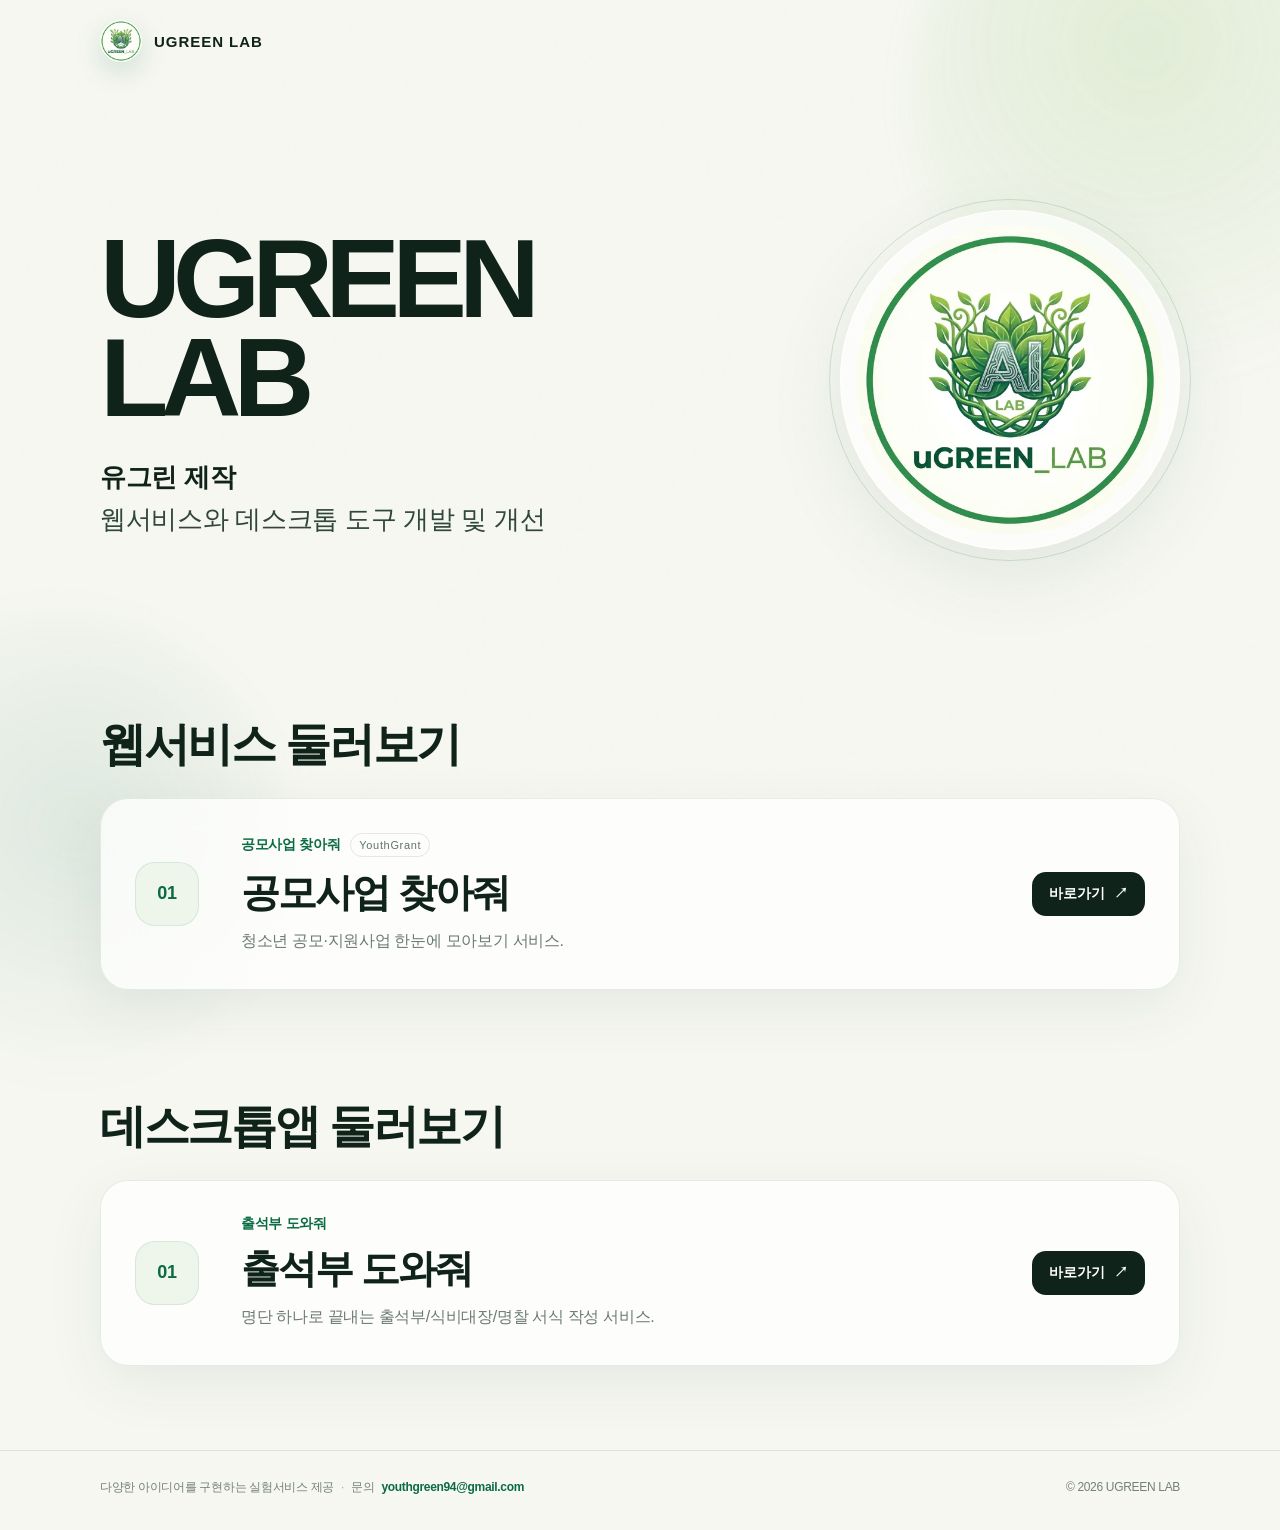
==== index.html @ 920ea8ef "Publish YouthGreen homepage" ====
<!doctype html>
<html lang="ko">
<head>
  <meta charset="utf-8" />
  <meta name="viewport" content="width=device-width, initial-scale=1" />
  <meta name="theme-color" content="#0b6b43" />
  <meta name="description" content="UGREEN LAB — 유그린 제작. 웹서비스와 데스크톱 도구 개발 및 개선." />
  <title>UGREEN LAB</title>
  <style>
    :root{
      --bg:#f6f7f1;
      --ink:#10231b;
      --muted:#6c7972;
      --line:rgba(16,35,27,.10);
      --green:#0b6b43;
      --green-soft:#66ad49;
      --card:rgba(255,255,255,.76);
      --shadow:0 24px 80px rgba(17,62,43,.09);
    }
    *{box-sizing:border-box}
    html{scroll-behavior:smooth}
    body{
      margin:0;
      color:var(--ink);
      background:var(--bg);
      font-family:Pretendard,"Noto Sans KR","Apple SD Gothic Neo","Malgun Gothic",sans-serif;
      overflow-x:hidden;
      letter-spacing:-.02em;
    }
    body::before,body::after{
      content:"";
      position:fixed;
      z-index:-2;
      border-radius:50%;
      pointer-events:none;
      filter:blur(18px);
      opacity:.58;
    }
    body::before{
      width:46vw;height:46vw;min-width:440px;min-height:440px;
      right:-17vw;top:-15vw;
      background:radial-gradient(circle at 40% 40%,rgba(110,182,73,.27),rgba(110,182,73,0) 70%);
      animation:floatA 14s ease-in-out infinite alternate;
    }
    body::after{
      width:38vw;height:38vw;min-width:360px;min-height:360px;
      left:-15vw;bottom:-15vw;
      background:radial-gradient(circle at 55% 45%,rgba(11,107,67,.17),rgba(11,107,67,0) 72%);
      animation:floatB 16s ease-in-out infinite alternate;
    }
    .grain{
      position:fixed;inset:0;z-index:-1;pointer-events:none;opacity:.22;
      background-image:url("data:image/svg+xml,%3Csvg viewBox='0 0 180 180' xmlns='http://www.w3.org/2000/svg'%3E%3Cfilter id='n'%3E%3CfeTurbulence type='fractalNoise' baseFrequency='.9' numOctaves='4' stitchTiles='stitch'/%3E%3C/filter%3E%3Crect width='100%25' height='100%25' filter='url(%23n)' opacity='.035'/%3E%3C/svg%3E");
    }
    .wrap{width:min(1080px,calc(100% - 40px));margin:0 auto}
    .topbar{
      height:82px;display:flex;align-items:center;justify-content:space-between;
      opacity:0;transform:translateY(-12px);animation:reveal .7s .05s ease forwards;
    }
    .brand{display:flex;align-items:center;gap:12px;text-decoration:none;color:inherit;font-weight:850;letter-spacing:.06em}
    .brand img{
      width:42px;height:42px;border-radius:50%;object-fit:cover;
      box-shadow:0 10px 28px rgba(11,107,67,.16);
      animation:breathe 4.8s ease-in-out infinite;
    }
    .brand span{font-size:15px}
    
    .hero{
      min-height:610px;padding:82px 0 96px;
      display:grid;grid-template-columns:1.18fr .82fr;gap:64px;align-items:center;
    }
    .hero-copy{opacity:0;transform:translateY(28px);animation:reveal .85s .18s cubic-bezier(.2,.75,.25,1) forwards;padding-top:10px}
    .eyebrow{margin:0 0 20px;color:var(--green);font-size:13px;font-weight:900;letter-spacing:.16em}
    h1{
      margin:0 0 30px;font-size:clamp(62px,9.2vw,112px);line-height:.88;
      letter-spacing:-.07em;font-weight:900;
    }
    .hero-text{
      margin:0;font-size:clamp(19px,2.1vw,26px);line-height:1.58;color:#31463c;
    }
    .hero-text strong{color:var(--ink)}
    .hero-logo{
      justify-self:end;width:min(340px,39vw);aspect-ratio:1;border-radius:50%;
      padding:14px;background:rgba(255,255,255,.68);border:1px solid rgba(255,255,255,.88);
      box-shadow:var(--shadow);backdrop-filter:blur(20px);position:relative;
      opacity:0;transform:scale(.9) rotate(-3deg);
      animation:logoIn .95s .34s cubic-bezier(.17,.86,.32,1.15) forwards;
    }
    .hero-logo img{display:block;width:100%;height:100%;border-radius:50%;object-fit:cover}
    .hero-logo::after{
      content:"";position:absolute;inset:-12px;border-radius:50%;
      border:1px solid rgba(11,107,67,.16);animation:ring 4s ease-in-out infinite;
    }

    .section{padding:22px 0 84px}
    .section-head{display:flex;align-items:flex-end;justify-content:space-between;gap:24px;margin-bottom:22px}
    .section-head h2{margin:0;font-size:clamp(30px,4vw,46px);letter-spacing:-.05em}

    .service-card{
      --x:70%;--y:20%;
      position:relative;overflow:hidden;display:grid;grid-template-columns:82px 1fr auto;
      align-items:center;gap:24px;padding:34px;border-radius:28px;
      border:1px solid rgba(13,77,51,.10);background:var(--card);backdrop-filter:blur(18px);
      box-shadow:0 18px 60px rgba(18,61,43,.07);
      opacity:0;transform:translateY(26px);
      transition:transform .34s cubic-bezier(.2,.8,.2,1),box-shadow .34s ease,border-color .34s ease;
    }
    .service-card.visible{animation:cardIn .72s cubic-bezier(.2,.8,.2,1) forwards}
    .service-card::before{
      content:"";position:absolute;inset:0;pointer-events:none;opacity:0;
      background:radial-gradient(360px circle at var(--x) var(--y),rgba(102,173,73,.14),transparent 58%);
      transition:opacity .3s ease;
    }
    .service-card:hover{transform:translateY(-6px);box-shadow:0 30px 86px rgba(15,76,50,.13);border-color:rgba(13,107,67,.22)}
    .service-card:hover::before{opacity:1}
    .num{
      width:64px;height:64px;border-radius:20px;display:grid;place-items:center;
      color:var(--green);font-size:18px;font-weight:900;background:#eef5eb;border:1px solid rgba(11,107,67,.10)
    }
    .meta{display:flex;align-items:center;gap:10px;margin-bottom:9px}
    .meta strong{font-size:14px;color:var(--green)}
    .badge{font-size:11px;letter-spacing:.06em;color:#60726a;border:1px solid var(--line);padding:5px 8px;border-radius:999px}
    .service-card h3{margin:0 0 8px;font-size:clamp(27px,3.2vw,39px);letter-spacing:-.05em}
    .service-card p{margin:0;color:var(--muted);font-size:16px;line-height:1.68}
    .go{
      position:relative;z-index:2;display:inline-flex;align-items:center;gap:9px;
      padding:13px 17px;border:0;border-radius:14px;background:var(--ink);color:#fff;
      font:inherit;font-size:14px;font-weight:800;cursor:pointer;white-space:nowrap;
      transition:transform .25s ease,background .25s ease;
    }
    .go:hover{background:var(--green);transform:translateX(3px)}
    .go .arrow{transition:transform .25s ease}.go:hover .arrow{transform:translateX(3px)}

    .site-footer{
      width:100%;
      border-top:1px solid var(--line);
      padding:28px 0 34px;
      color:#748078;
      font-size:12px;
    }
    .footer-inner{
      width:min(1080px,calc(100% - 40px));
      margin:0 auto;
      display:flex;
      align-items:center;
      justify-content:space-between;
      gap:24px;
    }
    .footer-copy{display:flex;align-items:center;gap:7px;flex-wrap:wrap}
    .footer-copy a{color:var(--green);font-weight:700;text-decoration:none}
    .footer-copy a:hover{text-decoration:underline}
    .footer-dot{opacity:.6}
    .copyright{white-space:nowrap;color:#748078}


    .toast{
      position:fixed;left:50%;bottom:28px;z-index:30;pointer-events:none;
      transform:translate(-50%,18px);opacity:0;padding:13px 18px;border-radius:14px;
      background:#10231b;color:#fff;font-size:13px;box-shadow:0 16px 50px rgba(0,0,0,.18);
      transition:.3s ease;
    }
    .toast.show{opacity:1;transform:translate(-50%,0)}

    @keyframes reveal{to{opacity:1;transform:none}}
    @keyframes logoIn{to{opacity:1;transform:scale(1) rotate(0)}}
    @keyframes cardIn{to{opacity:1;transform:none}}
    @keyframes breathe{50%{transform:scale(1.045)}}
    @keyframes ring{50%{transform:scale(1.04);opacity:.42}}
    @keyframes floatA{to{transform:translate(-5vw,5vh) scale(1.08)}}
    @keyframes floatB{to{transform:translate(6vw,-4vh) scale(.94)}}

    @media(max-width:780px){
      .wrap{width:min(100% - 28px,1080px)}
      .topbar{height:70px}

      /* 데스크톱 구도를 그대로 축소: 타이틀 왼쪽, 로고 오른쪽 */
      .hero{
        grid-template-columns:minmax(0,1fr) clamp(132px,31vw,172px);
        min-height:auto;
        padding:54px 0 70px;
        gap:clamp(18px,4vw,30px);
        align-items:center;
        justify-content:stretch;
      }
      .hero-copy{
        grid-column:1;
        grid-row:1;
        padding-top:0;
        min-width:0;
        align-self:center;
      }
      .hero-logo{
        order:0;
        grid-column:2;
        grid-row:1;
        justify-self:end;
        width:100%;
        max-width:172px;
      }
      h1{
        font-size:clamp(36px,10vw,50px);
        line-height:.9;
        margin-bottom:16px;
      }
      .hero-text{
        font-size:clamp(13px,3.1vw,15px);
        line-height:1.5;
        max-width:100%;
      }

      .section{padding-bottom:60px}
      .section-head{align-items:flex-start;flex-direction:column;gap:5px}
      .service-card{grid-template-columns:56px 1fr;padding:24px;gap:16px;border-radius:22px}
      .num{width:52px;height:52px;border-radius:16px}
      .go{grid-column:1/-1;justify-content:center;margin-top:5px}
      .footer-inner{
        width:min(100% - 28px,1080px);
        align-items:flex-start;
        flex-direction:column;
        gap:8px;
      }
    }

    @media(max-width:390px){
      .hero{
        grid-template-columns:minmax(0,1fr) 118px;
        gap:14px;
      }
      .hero-logo{max-width:118px}
      h1{font-size:clamp(31px,9.7vw,40px)}
      .hero-text{font-size:12.5px}
    }

    @media(prefers-reduced-motion:reduce){
      *,*::before,*::after{animation:none!important;transition:none!important;scroll-behavior:auto!important}
      .topbar,.hero-copy,.hero-logo,.service-card{opacity:1!important;transform:none!important}
    }
  </style>
</head>
<body>
  <div class="grain"></div>

  <header class="topbar wrap">
    <a class="brand" href="#top" aria-label="UGREEN LAB 홈">
      <img src="[data-uri]" alt="UGREEN LAB 로고" />
      <span>UGREEN LAB</span>
    </a>
  </header>

  <main id="top">
    <section class="hero wrap">
      <div class="hero-copy">
        <h1>UGREEN<br>LAB</h1>
        <p class="hero-text"><strong>유그린 제작</strong><br>웹서비스와 데스크톱 도구 개발 및 개선</p>
      </div>
      <div class="hero-logo" aria-hidden="true">
        <img src="[data-uri]" alt="" />
      </div>
    </section>

    <section class="section wrap">
      <div class="section-head">
        <h2>웹서비스 둘러보기</h2>
      </div>

      <article class="service-card">
        <div class="num">01</div>
        <div>
          <div class="meta">
            <strong>공모사업 찾아줘</strong>
            <span class="badge">YouthGrant</span>
          </div>
          <h3>공모사업 찾아줘</h3>
          <p>청소년 공모·지원사업 한눈에 모아보기 서비스.</p>
        </div>
        <button class="go pending" type="button" data-label="YouthGrant">
          <span>바로가기</span><span class="arrow">↗</span>
        </button>
      </article>
    </section>

    <section class="section wrap">
      <div class="section-head">
        <h2>데스크톱앱 둘러보기</h2>
      </div>

      <article class="service-card">
        <div class="num">01</div>
        <div>
          <div class="meta">
            <strong>출석부 도와줘</strong>
          </div>
          <h3>출석부 도와줘</h3>
          <p>명단 하나로 끝내는 출석부/식비대장/명찰 서식 작성 서비스.</p>
        </div>
        <button class="go pending" type="button" data-label="출석부 도와줘">
          <span>바로가기</span><span class="arrow">↗</span>
        </button>
      </article>
    </section>

  </main>

  <footer class="site-footer">
    <div class="footer-inner">
      <div class="footer-copy">
        <span>다양한 아이디어를 구현하는 실험서비스 제공</span>
        <span class="footer-dot">·</span>
        <span>문의</span>
        <a href="mailto:youthgreen94@gmail.com">youthgreen94@gmail.com</a>
      </div>
      <span class="copyright">© 2026 UGREEN LAB</span>
    </div>
  </footer>

  <div class="toast" role="status" aria-live="polite"></div>

  <script>
    // 링크가 확정되면 아래 두 값만 입력하면 됩니다.
    const LINKS = {
      youthgrant: "https://youthgrant.seoeum1711.workers.dev",
      attendance: ""
    };

    const cards = [...document.querySelectorAll(".service-card")];

    const observer = new IntersectionObserver((entries) => {
      for (const entry of entries) {
        if (entry.isIntersecting) {
          entry.target.classList.add("visible");
          observer.unobserve(entry.target);
        }
      }
    }, { threshold: 0.18 });

    cards.forEach(card => observer.observe(card));

    cards.forEach(card => {
      card.addEventListener("pointermove", (event) => {
        const rect = card.getBoundingClientRect();
        card.style.setProperty("--x", `${event.clientX - rect.left}px`);
        card.style.setProperty("--y", `${event.clientY - rect.top}px`);
      });
    });

    const toast = document.querySelector(".toast");
    let toastTimer;

    function openLink(url, label) {
      if (url) {
        window.open(url, "_blank", "noopener,noreferrer");
        return;
      }
      clearTimeout(toastTimer);
      toast.textContent = label === "출석부 도와줘"
        ? "출석부 도와줘 상세 페이지 준비중입니다."
        : `${label} 링크는 주소가 확정되면 바로 연결됩니다.`;
      toast.classList.add("show");
      toastTimer = setTimeout(() => toast.classList.remove("show"), 2300);
    }

    const buttons = document.querySelectorAll(".pending");
    buttons[0].addEventListener("click", () => openLink(LINKS.youthgrant, "YouthGrant"));
    buttons[1].addEventListener("click", () => openLink(LINKS.attendance, "출석부 도와줘"));
  </script>
</body>
</html>
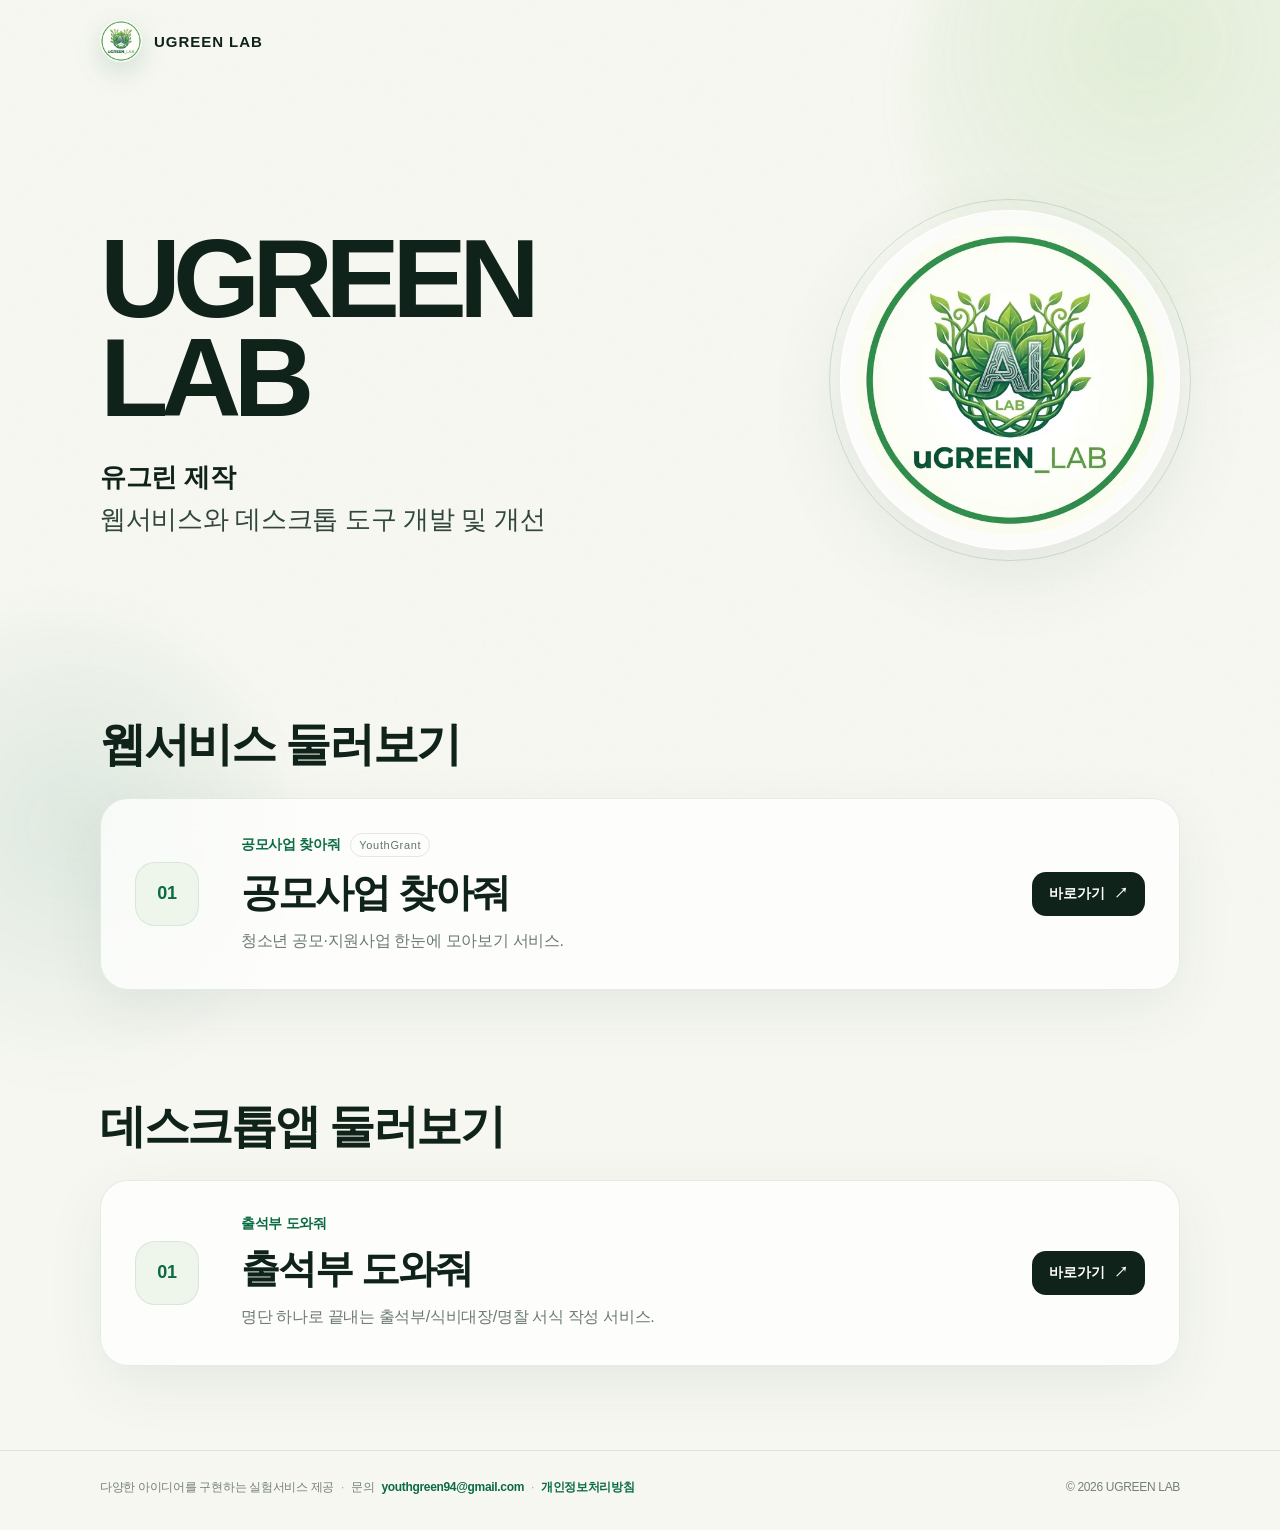
==== commit 97099113: "푸터에 개인정보처리방침 링크 추가" ====
--- a/index.html
+++ b/index.html
@@ -308,6 +308,8 @@
         <span class="footer-dot">·</span>
         <span>문의</span>
         <a href="mailto:youthgreen94@gmail.com">youthgreen94@gmail.com</a>
+        <span class="footer-dot">·</span>
+        <a href="/privacy/">개인정보처리방침</a>
       </div>
       <span class="copyright">© 2026 UGREEN LAB</span>
     </div>
@@ -319,7 +321,7 @@
     // 링크가 확정되면 아래 두 값만 입력하면 됩니다.
     const LINKS = {
       youthgrant: "https://youthgrant.seoeum1711.workers.dev",
-      attendance: ""
+      attendance: "/attendance-helper/"
     };
 
     const cards = [...document.querySelectorAll(".service-card")];
@@ -361,7 +363,7 @@
 
     const buttons = document.querySelectorAll(".pending");
     buttons[0].addEventListener("click", () => openLink(LINKS.youthgrant, "YouthGrant"));
-    buttons[1].addEventListener("click", () => openLink(LINKS.attendance, "출석부 도와줘"));
+    buttons[1].addEventListener("click", () => { window.location.href = LINKS.attendance; });
   </script>
 </body>
 </html>
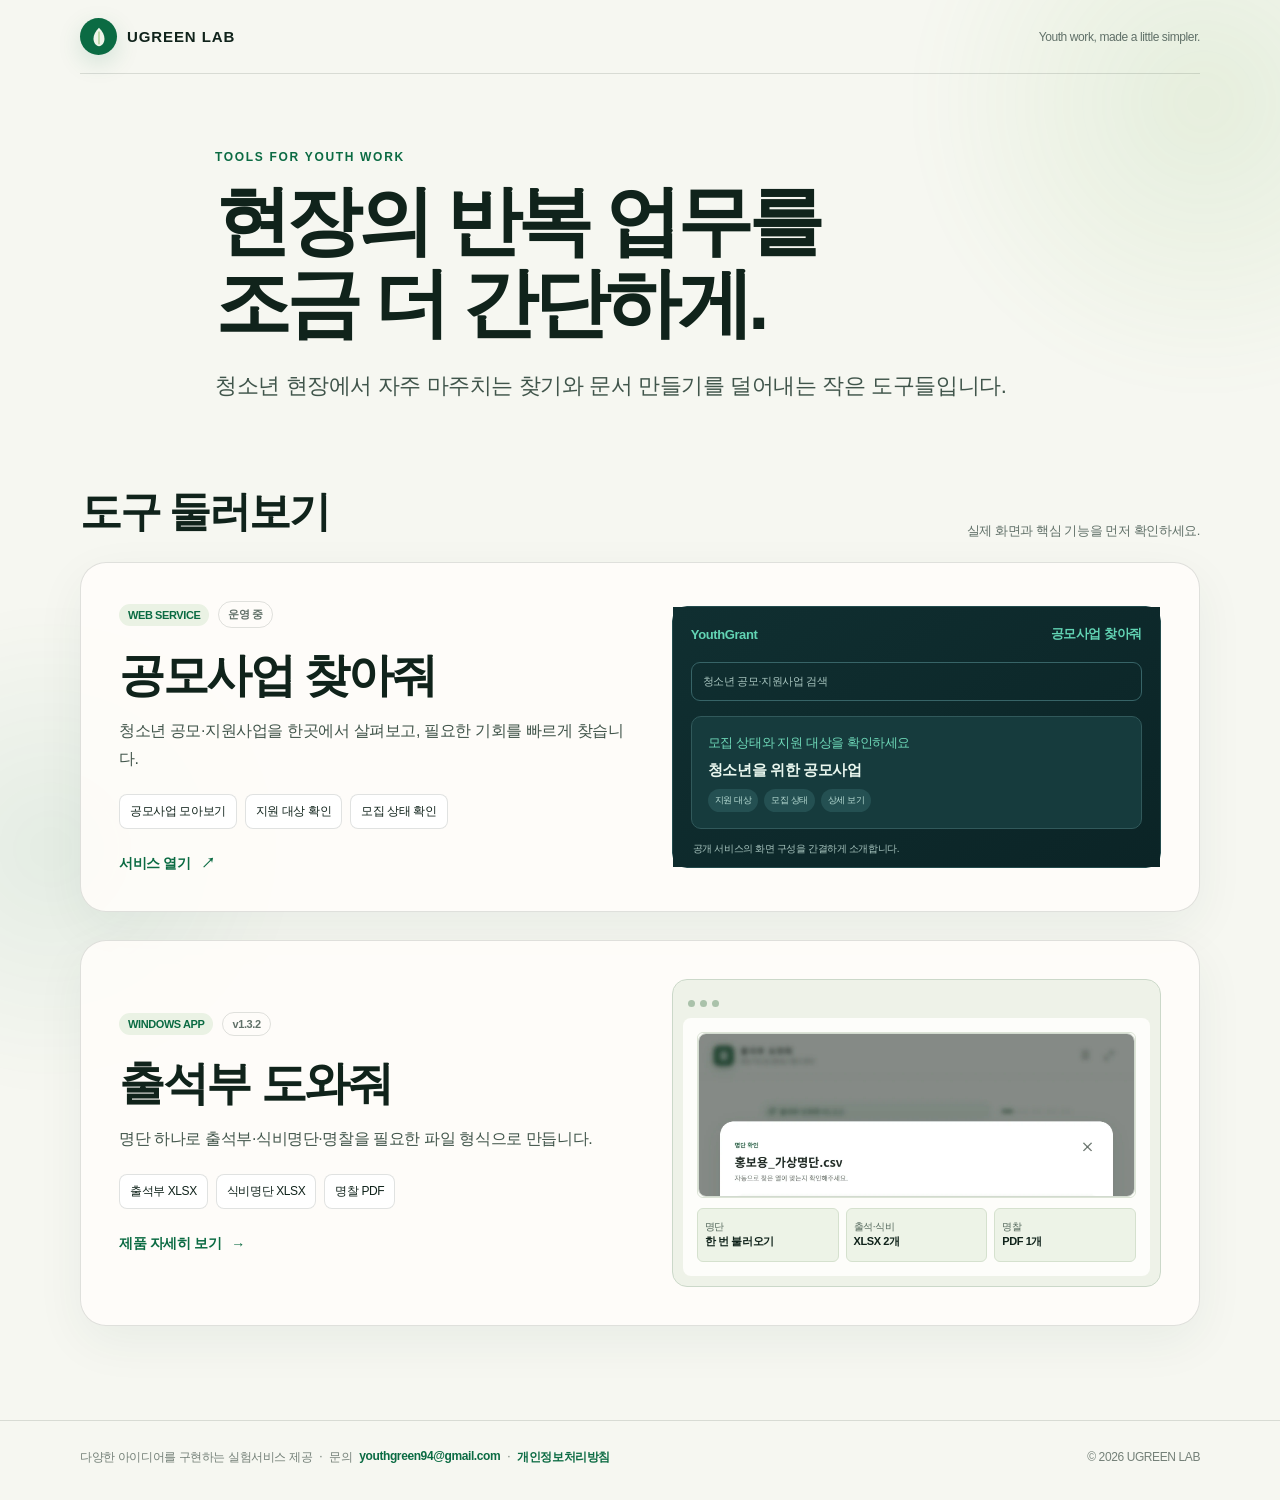
==== commit 5f8704d4: "Upgrade product showcase and attendance UX" ====
--- a/index.html
+++ b/index.html
@@ -1,369 +1,21 @@
 <!doctype html>
 <html lang="ko">
 <head>
-  <meta charset="utf-8" />
-  <meta name="viewport" content="width=device-width, initial-scale=1" />
-  <meta name="theme-color" content="#0b6b43" />
-  <meta name="description" content="UGREEN LAB — 유그린 제작. 웹서비스와 데스크톱 도구 개발 및 개선." />
-  <title>UGREEN LAB</title>
-  <style>
-    :root{
-      --bg:#f6f7f1;
-      --ink:#10231b;
-      --muted:#6c7972;
-      --line:rgba(16,35,27,.10);
-      --green:#0b6b43;
-      --green-soft:#66ad49;
-      --card:rgba(255,255,255,.76);
-      --shadow:0 24px 80px rgba(17,62,43,.09);
-    }
-    *{box-sizing:border-box}
-    html{scroll-behavior:smooth}
-    body{
-      margin:0;
-      color:var(--ink);
-      background:var(--bg);
-      font-family:Pretendard,"Noto Sans KR","Apple SD Gothic Neo","Malgun Gothic",sans-serif;
-      overflow-x:hidden;
-      letter-spacing:-.02em;
-    }
-    body::before,body::after{
-      content:"";
-      position:fixed;
-      z-index:-2;
-      border-radius:50%;
-      pointer-events:none;
-      filter:blur(18px);
-      opacity:.58;
-    }
-    body::before{
-      width:46vw;height:46vw;min-width:440px;min-height:440px;
-      right:-17vw;top:-15vw;
-      background:radial-gradient(circle at 40% 40%,rgba(110,182,73,.27),rgba(110,182,73,0) 70%);
-      animation:floatA 14s ease-in-out infinite alternate;
-    }
-    body::after{
-      width:38vw;height:38vw;min-width:360px;min-height:360px;
-      left:-15vw;bottom:-15vw;
-      background:radial-gradient(circle at 55% 45%,rgba(11,107,67,.17),rgba(11,107,67,0) 72%);
-      animation:floatB 16s ease-in-out infinite alternate;
-    }
-    .grain{
-      position:fixed;inset:0;z-index:-1;pointer-events:none;opacity:.22;
-      background-image:url("data:image/svg+xml,%3Csvg viewBox='0 0 180 180' xmlns='http://www.w3.org/2000/svg'%3E%3Cfilter id='n'%3E%3CfeTurbulence type='fractalNoise' baseFrequency='.9' numOctaves='4' stitchTiles='stitch'/%3E%3C/filter%3E%3Crect width='100%25' height='100%25' filter='url(%23n)' opacity='.035'/%3E%3C/svg%3E");
-    }
-    .wrap{width:min(1080px,calc(100% - 40px));margin:0 auto}
-    .topbar{
-      height:82px;display:flex;align-items:center;justify-content:space-between;
-      opacity:0;transform:translateY(-12px);animation:reveal .7s .05s ease forwards;
-    }
-    .brand{display:flex;align-items:center;gap:12px;text-decoration:none;color:inherit;font-weight:850;letter-spacing:.06em}
-    .brand img{
-      width:42px;height:42px;border-radius:50%;object-fit:cover;
-      box-shadow:0 10px 28px rgba(11,107,67,.16);
-      animation:breathe 4.8s ease-in-out infinite;
-    }
-    .brand span{font-size:15px}
-    
-    .hero{
-      min-height:610px;padding:82px 0 96px;
-      display:grid;grid-template-columns:1.18fr .82fr;gap:64px;align-items:center;
-    }
-    .hero-copy{opacity:0;transform:translateY(28px);animation:reveal .85s .18s cubic-bezier(.2,.75,.25,1) forwards;padding-top:10px}
-    .eyebrow{margin:0 0 20px;color:var(--green);font-size:13px;font-weight:900;letter-spacing:.16em}
-    h1{
-      margin:0 0 30px;font-size:clamp(62px,9.2vw,112px);line-height:.88;
-      letter-spacing:-.07em;font-weight:900;
-    }
-    .hero-text{
-      margin:0;font-size:clamp(19px,2.1vw,26px);line-height:1.58;color:#31463c;
-    }
-    .hero-text strong{color:var(--ink)}
-    .hero-logo{
-      justify-self:end;width:min(340px,39vw);aspect-ratio:1;border-radius:50%;
-      padding:14px;background:rgba(255,255,255,.68);border:1px solid rgba(255,255,255,.88);
-      box-shadow:var(--shadow);backdrop-filter:blur(20px);position:relative;
-      opacity:0;transform:scale(.9) rotate(-3deg);
-      animation:logoIn .95s .34s cubic-bezier(.17,.86,.32,1.15) forwards;
-    }
-    .hero-logo img{display:block;width:100%;height:100%;border-radius:50%;object-fit:cover}
-    .hero-logo::after{
-      content:"";position:absolute;inset:-12px;border-radius:50%;
-      border:1px solid rgba(11,107,67,.16);animation:ring 4s ease-in-out infinite;
-    }
-
-    .section{padding:22px 0 84px}
-    .section-head{display:flex;align-items:flex-end;justify-content:space-between;gap:24px;margin-bottom:22px}
-    .section-head h2{margin:0;font-size:clamp(30px,4vw,46px);letter-spacing:-.05em}
-
-    .service-card{
-      --x:70%;--y:20%;
-      position:relative;overflow:hidden;display:grid;grid-template-columns:82px 1fr auto;
-      align-items:center;gap:24px;padding:34px;border-radius:28px;
-      border:1px solid rgba(13,77,51,.10);background:var(--card);backdrop-filter:blur(18px);
-      box-shadow:0 18px 60px rgba(18,61,43,.07);
-      opacity:0;transform:translateY(26px);
-      transition:transform .34s cubic-bezier(.2,.8,.2,1),box-shadow .34s ease,border-color .34s ease;
-    }
-    .service-card.visible{animation:cardIn .72s cubic-bezier(.2,.8,.2,1) forwards}
-    .service-card::before{
-      content:"";position:absolute;inset:0;pointer-events:none;opacity:0;
-      background:radial-gradient(360px circle at var(--x) var(--y),rgba(102,173,73,.14),transparent 58%);
-      transition:opacity .3s ease;
-    }
-    .service-card:hover{transform:translateY(-6px);box-shadow:0 30px 86px rgba(15,76,50,.13);border-color:rgba(13,107,67,.22)}
-    .service-card:hover::before{opacity:1}
-    .num{
-      width:64px;height:64px;border-radius:20px;display:grid;place-items:center;
-      color:var(--green);font-size:18px;font-weight:900;background:#eef5eb;border:1px solid rgba(11,107,67,.10)
-    }
-    .meta{display:flex;align-items:center;gap:10px;margin-bottom:9px}
-    .meta strong{font-size:14px;color:var(--green)}
-    .badge{font-size:11px;letter-spacing:.06em;color:#60726a;border:1px solid var(--line);padding:5px 8px;border-radius:999px}
-    .service-card h3{margin:0 0 8px;font-size:clamp(27px,3.2vw,39px);letter-spacing:-.05em}
-    .service-card p{margin:0;color:var(--muted);font-size:16px;line-height:1.68}
-    .go{
-      position:relative;z-index:2;display:inline-flex;align-items:center;gap:9px;
-      padding:13px 17px;border:0;border-radius:14px;background:var(--ink);color:#fff;
-      font:inherit;font-size:14px;font-weight:800;cursor:pointer;white-space:nowrap;
-      transition:transform .25s ease,background .25s ease;
-    }
-    .go:hover{background:var(--green);transform:translateX(3px)}
-    .go .arrow{transition:transform .25s ease}.go:hover .arrow{transform:translateX(3px)}
-
-    .site-footer{
-      width:100%;
-      border-top:1px solid var(--line);
-      padding:28px 0 34px;
-      color:#748078;
-      font-size:12px;
-    }
-    .footer-inner{
-      width:min(1080px,calc(100% - 40px));
-      margin:0 auto;
-      display:flex;
-      align-items:center;
-      justify-content:space-between;
-      gap:24px;
-    }
-    .footer-copy{display:flex;align-items:center;gap:7px;flex-wrap:wrap}
-    .footer-copy a{color:var(--green);font-weight:700;text-decoration:none}
-    .footer-copy a:hover{text-decoration:underline}
-    .footer-dot{opacity:.6}
-    .copyright{white-space:nowrap;color:#748078}
-
-
-    .toast{
-      position:fixed;left:50%;bottom:28px;z-index:30;pointer-events:none;
-      transform:translate(-50%,18px);opacity:0;padding:13px 18px;border-radius:14px;
-      background:#10231b;color:#fff;font-size:13px;box-shadow:0 16px 50px rgba(0,0,0,.18);
-      transition:.3s ease;
-    }
-    .toast.show{opacity:1;transform:translate(-50%,0)}
-
-    @keyframes reveal{to{opacity:1;transform:none}}
-    @keyframes logoIn{to{opacity:1;transform:scale(1) rotate(0)}}
-    @keyframes cardIn{to{opacity:1;transform:none}}
-    @keyframes breathe{50%{transform:scale(1.045)}}
-    @keyframes ring{50%{transform:scale(1.04);opacity:.42}}
-    @keyframes floatA{to{transform:translate(-5vw,5vh) scale(1.08)}}
-    @keyframes floatB{to{transform:translate(6vw,-4vh) scale(.94)}}
-
-    @media(max-width:780px){
-      .wrap{width:min(100% - 28px,1080px)}
-      .topbar{height:70px}
-
-      /* 데스크톱 구도를 그대로 축소: 타이틀 왼쪽, 로고 오른쪽 */
-      .hero{
-        grid-template-columns:minmax(0,1fr) clamp(132px,31vw,172px);
-        min-height:auto;
-        padding:54px 0 70px;
-        gap:clamp(18px,4vw,30px);
-        align-items:center;
-        justify-content:stretch;
-      }
-      .hero-copy{
-        grid-column:1;
-        grid-row:1;
-        padding-top:0;
-        min-width:0;
-        align-self:center;
-      }
-      .hero-logo{
-        order:0;
-        grid-column:2;
-        grid-row:1;
-        justify-self:end;
-        width:100%;
-        max-width:172px;
-      }
-      h1{
-        font-size:clamp(36px,10vw,50px);
-        line-height:.9;
-        margin-bottom:16px;
-      }
-      .hero-text{
-        font-size:clamp(13px,3.1vw,15px);
-        line-height:1.5;
-        max-width:100%;
-      }
-
-      .section{padding-bottom:60px}
-      .section-head{align-items:flex-start;flex-direction:column;gap:5px}
-      .service-card{grid-template-columns:56px 1fr;padding:24px;gap:16px;border-radius:22px}
-      .num{width:52px;height:52px;border-radius:16px}
-      .go{grid-column:1/-1;justify-content:center;margin-top:5px}
-      .footer-inner{
-        width:min(100% - 28px,1080px);
-        align-items:flex-start;
-        flex-direction:column;
-        gap:8px;
-      }
-    }
-
-    @media(max-width:390px){
-      .hero{
-        grid-template-columns:minmax(0,1fr) 118px;
-        gap:14px;
-      }
-      .hero-logo{max-width:118px}
-      h1{font-size:clamp(31px,9.7vw,40px)}
-      .hero-text{font-size:12.5px}
-    }
-
-    @media(prefers-reduced-motion:reduce){
-      *,*::before,*::after{animation:none!important;transition:none!important;scroll-behavior:auto!important}
-      .topbar,.hero-copy,.hero-logo,.service-card{opacity:1!important;transform:none!important}
-    }
-  </style>
-</head>
-<body>
-  <div class="grain"></div>
-
-  <header class="topbar wrap">
-    <a class="brand" href="#top" aria-label="UGREEN LAB 홈">
-      <img src="[data-uri]" alt="UGREEN LAB 로고" />
-      <span>UGREEN LAB</span>
-    </a>
-  </header>
-
-  <main id="top">
-    <section class="hero wrap">
-      <div class="hero-copy">
-        <h1>UGREEN<br>LAB</h1>
-        <p class="hero-text"><strong>유그린 제작</strong><br>웹서비스와 데스크톱 도구 개발 및 개선</p>
-      </div>
-      <div class="hero-logo" aria-hidden="true">
-        <img src="[data-uri]" alt="" />
-      </div>
-    </section>
-
-    <section class="section wrap">
-      <div class="section-head">
-        <h2>웹서비스 둘러보기</h2>
-      </div>
-
-      <article class="service-card">
-        <div class="num">01</div>
-        <div>
-          <div class="meta">
-            <strong>공모사업 찾아줘</strong>
-            <span class="badge">YouthGrant</span>
-          </div>
-          <h3>공모사업 찾아줘</h3>
-          <p>청소년 공모·지원사업 한눈에 모아보기 서비스.</p>
-        </div>
-        <button class="go pending" type="button" data-label="YouthGrant">
-          <span>바로가기</span><span class="arrow">↗</span>
-        </button>
-      </article>
-    </section>
-
-    <section class="section wrap">
-      <div class="section-head">
-        <h2>데스크톱앱 둘러보기</h2>
-      </div>
-
-      <article class="service-card">
-        <div class="num">01</div>
-        <div>
-          <div class="meta">
-            <strong>출석부 도와줘</strong>
-          </div>
-          <h3>출석부 도와줘</h3>
-          <p>명단 하나로 끝내는 출석부/식비대장/명찰 서식 작성 서비스.</p>
-        </div>
-        <button class="go pending" type="button" data-label="출석부 도와줘">
-          <span>바로가기</span><span class="arrow">↗</span>
-        </button>
-      </article>
-    </section>
-
-  </main>
-
-  <footer class="site-footer">
-    <div class="footer-inner">
-      <div class="footer-copy">
-        <span>다양한 아이디어를 구현하는 실험서비스 제공</span>
-        <span class="footer-dot">·</span>
-        <span>문의</span>
-        <a href="mailto:youthgreen94@gmail.com">youthgreen94@gmail.com</a>
-        <span class="footer-dot">·</span>
-        <a href="/privacy/">개인정보처리방침</a>
-      </div>
-      <span class="copyright">© 2026 UGREEN LAB</span>
-    </div>
-  </footer>
-
-  <div class="toast" role="status" aria-live="polite"></div>
-
-  <script>
-    // 링크가 확정되면 아래 두 값만 입력하면 됩니다.
-    const LINKS = {
-      youthgrant: "https://youthgrant.seoeum1711.workers.dev",
-      attendance: "/attendance-helper/"
-    };
-
-    const cards = [...document.querySelectorAll(".service-card")];
-
-    const observer = new IntersectionObserver((entries) => {
-      for (const entry of entries) {
-        if (entry.isIntersecting) {
-          entry.target.classList.add("visible");
-          observer.unobserve(entry.target);
-        }
-      }
-    }, { threshold: 0.18 });
-
-    cards.forEach(card => observer.observe(card));
-
-    cards.forEach(card => {
-      card.addEventListener("pointermove", (event) => {
-        const rect = card.getBoundingClientRect();
-        card.style.setProperty("--x", `${event.clientX - rect.left}px`);
-        card.style.setProperty("--y", `${event.clientY - rect.top}px`);
-      });
-    });
-
-    const toast = document.querySelector(".toast");
-    let toastTimer;
-
-    function openLink(url, label) {
-      if (url) {
-        window.open(url, "_blank", "noopener,noreferrer");
-        return;
-      }
-      clearTimeout(toastTimer);
-      toast.textContent = label === "출석부 도와줘"
-        ? "출석부 도와줘 상세 페이지 준비중입니다."
-        : `${label} 링크는 주소가 확정되면 바로 연결됩니다.`;
-      toast.classList.add("show");
-      toastTimer = setTimeout(() => toast.classList.remove("show"), 2300);
-    }
-
-    const buttons = document.querySelectorAll(".pending");
-    buttons[0].addEventListener("click", () => openLink(LINKS.youthgrant, "YouthGrant"));
-    buttons[1].addEventListener("click", () => { window.location.href = LINKS.attendance; });
-  </script>
-</body>
-</html>
+<meta charset="utf-8"><meta name="viewport" content="width=device-width,initial-scale=1"><meta name="theme-color" content="#0b6b43">
+<meta name="description" content="UGREEN LAB — 청소년 현장의 반복 업무를 더 간단하게 만드는 작은 도구들.">
+<title>UGREEN LAB | 청소년 현장을 위한 작은 도구들</title>
+<style>
+:root{--bg:#f6f7f1;--ink:#10231b;--muted:#607068;--line:rgba(16,35,27,.13);--green:#0b6b43;--soft:#eaf2e4;--card:#fffdfa;--shadow:0 22px 65px rgba(17,62,43,.09)}*{box-sizing:border-box}html{scroll-behavior:smooth}body{margin:0;color:var(--ink);background:var(--bg);font-family:Pretendard,"Noto Sans KR","Apple SD Gothic Neo","Malgun Gothic",sans-serif;letter-spacing:-.025em;overflow-x:hidden}body:before,body:after{content:"";position:fixed;z-index:-2;border-radius:50%;pointer-events:none;filter:blur(18px);opacity:.5}body:before{width:46vw;height:46vw;min-width:440px;min-height:440px;right:-17vw;top:-15vw;background:radial-gradient(circle,rgba(110,182,73,.24),transparent 70%);animation:float 14s ease-in-out infinite alternate}body:after{width:38vw;height:38vw;min-width:360px;min-height:360px;left:-15vw;bottom:-15vw;background:radial-gradient(circle,rgba(11,107,67,.15),transparent 72%);animation:float 16s ease-in-out infinite alternate-reverse}a{color:inherit}.wrap{width:min(1120px,calc(100% - 40px));margin-inline:auto}.topbar{height:74px;display:flex;align-items:center;justify-content:space-between;border-bottom:1px solid var(--line);opacity:0;animation:reveal .6s .05s forwards}.brand{display:flex;align-items:center;gap:10px;text-decoration:none;font-size:15px;font-weight:850;letter-spacing:.06em}.brand-mark{width:37px;height:37px;border-radius:50%;display:grid;place-items:center;background:var(--green);box-shadow:0 8px 24px #0b6b4326;animation:breathe 4.8s ease-in-out infinite}.top-note{font-size:12px;color:var(--muted)}.hero{padding:76px 0 62px;max-width:850px;opacity:0;transform:translateY(20px);animation:reveal .75s .15s forwards}.eyebrow{margin:0 0 16px;color:var(--green);font-size:12px;font-weight:850;letter-spacing:.14em}.hero h1{font-size:clamp(42px,6.2vw,76px);line-height:1.08;letter-spacing:-.06em;margin:0 0 24px}.hero p:last-child{font-size:clamp(17px,2vw,22px);line-height:1.65;margin:0;color:#40554b;word-break:keep-all}.products{padding:18px 0 94px}.section-head{display:flex;align-items:end;justify-content:space-between;margin-bottom:22px}.section-head h2{font-size:clamp(28px,4vw,42px);margin:0;letter-spacing:-.05em}.section-head p{font-size:13px;color:var(--muted);margin:0}.product-list{display:grid;gap:28px}.product-card{--x:50%;--y:50%;position:relative;display:grid;grid-template-columns:minmax(0,1fr) minmax(390px,.95fr);gap:38px;align-items:center;padding:38px;border:1px solid var(--line);border-radius:26px;background:rgba(255,253,250,.88);box-shadow:0 16px 50px rgba(18,61,43,.06);text-decoration:none;overflow:hidden;opacity:0;transform:translateY(22px);transition:transform .25s,border-color .25s,box-shadow .25s}.product-card.visible{animation:cardIn .65s forwards}.product-card:before{content:"";position:absolute;inset:0;pointer-events:none;background:radial-gradient(330px circle at var(--x) var(--y),rgba(102,173,73,.12),transparent 65%);opacity:0;transition:opacity .25s}.product-card:hover{transform:translateY(-3px);border-color:#79a88c;box-shadow:var(--shadow)}.product-card:hover:before{opacity:1}.product-card:focus-visible{outline:3px solid #bd7822;outline-offset:4px}.product-meta{display:flex;align-items:center;gap:9px;margin-bottom:17px}.type,.status{padding:5px 9px;border-radius:999px;font-size:11px;font-weight:750}.type{background:var(--soft);color:var(--green)}.status{border:1px solid var(--line);color:var(--muted)}.product-card h3{font-size:clamp(30px,4vw,46px);letter-spacing:-.05em;margin:0 0 10px}.value{font-size:16px;line-height:1.7;color:#41554b;margin:0}.features{display:flex;flex-wrap:wrap;gap:8px;margin:22px 0 25px;padding:0;list-style:none}.features li{font-size:12px;border:1px solid var(--line);border-radius:8px;padding:8px 10px;background:#fff}.cta{display:inline-flex;align-items:center;gap:10px;font-size:14px;font-weight:850;color:var(--green)}.cta span{transition:transform .2s}.product-card:hover .cta span{transform:translateX(3px)}.preview{position:relative;z-index:1;border:1px solid #cbd8c9;border-radius:15px;background:#eef2e8;padding:10px;min-width:0}.window-bar{height:28px;display:flex;align-items:center;gap:5px;padding:0 5px}.window-bar i{width:7px;height:7px;border-radius:50%;background:#aac2aa}.preview img{width:100%;height:260px;object-fit:cover;object-position:top;border-radius:8px;border:1px solid #d2dacf}.attendance-flow{background:#fdfdfa;border-radius:8px;padding:14px}.flow-image{height:166px;overflow:hidden;border:1px solid #dce4d6;border-radius:6px}.flow-image img{height:100%;object-fit:cover;object-position:top}.flow-results{display:grid;grid-template-columns:repeat(3,1fr);gap:7px;margin-top:10px}.flow-results span{min-height:54px;display:flex;flex-direction:column;justify-content:center;padding:7px;background:#edf3e7;border:1px solid #d5e1ce;border-radius:6px;font-size:10px;color:#52665a}.flow-results b{font-size:11px;color:var(--ink)}.grant-preview{background:#102f31;color:#eaf7ef;border-color:#234b4d;padding:0}.grant-screen{height:260px;padding:18px;background:linear-gradient(145deg,#102f31,#0b2426)}.grant-head{display:flex;justify-content:space-between;align-items:center;color:#62d4b4;font-weight:800;font-size:13px}.grant-search{margin:19px 0 15px;border:1px solid #376467;border-radius:9px;padding:11px;color:#a9c6c0;font-size:11px}.grant-card{padding:16px;background:#163b3d;border:1px solid #31595b;border-radius:10px}.grant-card small{color:#6ed8b8}.grant-card strong{display:block;margin:9px 0;font-size:15px}.grant-tags{display:flex;gap:6px}.grant-tags span{font-size:9px;border-radius:999px;padding:5px 7px;background:#245052;color:#b9ddd5}.preview-note{font-size:10px;color:#a9c6c0;margin:13px 2px 0}.sr-only{position:absolute;width:1px;height:1px;padding:0;margin:-1px;overflow:hidden;clip:rect(0,0,0,0);white-space:nowrap;border:0}.site-footer{border-top:1px solid var(--line);padding:28px 0 34px;color:#748078;font-size:12px}.footer-inner{display:flex;align-items:center;justify-content:space-between;gap:24px}.footer-copy{display:flex;gap:7px;flex-wrap:wrap}.footer-copy a{color:var(--green);font-weight:700;text-decoration:none}@keyframes reveal{to{opacity:1;transform:none}}@keyframes cardIn{to{opacity:1;transform:none}}@keyframes breathe{50%{transform:scale(1.045)}}@keyframes float{to{transform:translate(-4vw,4vh) scale(1.05)}}
+@media(max-width:800px){.top-note{display:none}.hero{padding:54px 0 46px}.products{padding-bottom:62px}.section-head{display:block}.section-head p{margin-top:8px}.product-card{grid-template-columns:1fr;padding:24px;gap:25px}.preview{grid-row:1}.product-card h3{font-size:33px}.preview img,.grant-screen{height:220px}.footer-inner{align-items:flex-start;flex-direction:column;gap:8px}}
+@media(max-width:420px){.wrap{width:calc(100% - 28px)}.topbar{height:66px}.hero h1{font-size:39px}.hero p:last-child{font-size:15px}.product-card{padding:16px;border-radius:20px}.preview{padding:7px}.grant-screen{height:205px;padding:14px}.flow-image{height:132px}.flow-results span{font-size:9px;padding:5px}.features{margin-block:16px}.features li{font-size:11px}}
+@media(prefers-reduced-motion:reduce){html{scroll-behavior:auto}*,*:before,*:after{animation:none!important;transition:none!important}.topbar,.hero,.product-card{opacity:1;transform:none}}
+</style></head>
+<body><header class="topbar wrap"><a class="brand" href="#top" aria-label="UGREEN LAB 홈"><span class="brand-mark" aria-hidden="true"><svg width="22" height="22" viewBox="0 0 24 24"><path d="M12 2C8 6 6 10 6 14c0 4.4 2.7 8 6 8s6-3.6 6-8c0-4-2-8-6-12Z" fill="#eff4e9"/><path d="M12 6v14" stroke="#a7cc8a" stroke-width="1.4"/></svg></span>UGREEN LAB</a><span class="top-note">Youth work, made a little simpler.</span></header>
+<main id="top"><section class="hero wrap"><p class="eyebrow">TOOLS FOR YOUTH WORK</p><h1>현장의 반복 업무를<br>조금 더 간단하게.</h1><p>청소년 현장에서 자주 마주치는 찾기와 문서 만들기를 덜어내는 작은 도구들입니다.</p></section>
+<section class="products wrap" aria-labelledby="products-title"><div class="section-head"><h2 id="products-title">도구 둘러보기</h2><p>실제 화면과 핵심 기능을 먼저 확인하세요.</p></div><div class="product-list">
+<a class="product-card" href="https://youthgrant.seoeum1711.workers.dev/" target="_blank" rel="noopener noreferrer" aria-label="공모사업 찾아줘, 새 탭에서 열기"><div class="product-copy"><div class="product-meta"><span class="type">WEB SERVICE</span><span class="status">운영 중</span></div><h3>공모사업 찾아줘</h3><p class="value">청소년 공모·지원사업을 한곳에서 살펴보고, 필요한 기회를 빠르게 찾습니다.</p><ul class="features"><li>공모사업 모아보기</li><li>지원 대상 확인</li><li>모집 상태 확인</li></ul><span class="cta">서비스 열기 <span aria-hidden="true">↗</span><span class="sr-only"></span></span></div><div class="preview grant-preview" aria-hidden="true"><div class="grant-screen"><div class="grant-head"><span>YouthGrant</span><span>공모사업 찾아줘</span></div><div class="grant-search">청소년 공모·지원사업 검색</div><div class="grant-card"><small>모집 상태와 지원 대상을 확인하세요</small><strong>청소년을 위한 공모사업</strong><div class="grant-tags"><span>지원 대상</span><span>모집 상태</span><span>상세 보기</span></div></div><p class="preview-note">공개 서비스의 화면 구성을 간결하게 소개합니다.</p></div></div></a>
+<a class="product-card" href="/attendance-helper/"><div class="product-copy"><div class="product-meta"><span class="type">WINDOWS APP</span><span class="status">v1.3.2</span></div><h3>출석부 도와줘</h3><p class="value">명단 하나로 출석부·식비명단·명찰을 필요한 파일 형식으로 만듭니다.</p><ul class="features"><li>출석부 XLSX</li><li>식비명단 XLSX</li><li>명찰 PDF</li></ul><span class="cta">제품 자세히 보기 <span aria-hidden="true">→</span></span></div><div class="preview" aria-hidden="true"><div class="window-bar"><i></i><i></i><i></i></div><div class="attendance-flow"><div class="flow-image"><img src="/attendance-helper/assets/02-column-review.webp" width="1440" height="1640" loading="lazy" alt=""></div><div class="flow-results"><span>명단<b>한 번 불러오기</b></span><span>출석·식비<b>XLSX 2개</b></span><span>명찰<b>PDF 1개</b></span></div></div></div></a>
+</div></section></main>
+<footer class="site-footer"><div class="footer-inner wrap"><div class="footer-copy"><span>다양한 아이디어를 구현하는 실험서비스 제공</span><span>·</span><span>문의</span><a href="mailto:youthgreen94@gmail.com">youthgreen94@gmail.com</a><span>·</span><a href="/privacy/">개인정보처리방침</a></div><span>© 2026 UGREEN LAB</span></div></footer>
+<script>const cards=[...document.querySelectorAll('.product-card')];const observer=new IntersectionObserver(entries=>entries.forEach(entry=>{if(entry.isIntersecting){entry.target.classList.add('visible');observer.unobserve(entry.target)}}),{threshold:.12});cards.forEach(card=>{observer.observe(card);card.addEventListener('pointermove',event=>{const rect=card.getBoundingClientRect();card.style.setProperty('--x',`${event.clientX-rect.left}px`);card.style.setProperty('--y',`${event.clientY-rect.top}px`)})});</script>
+</body></html>
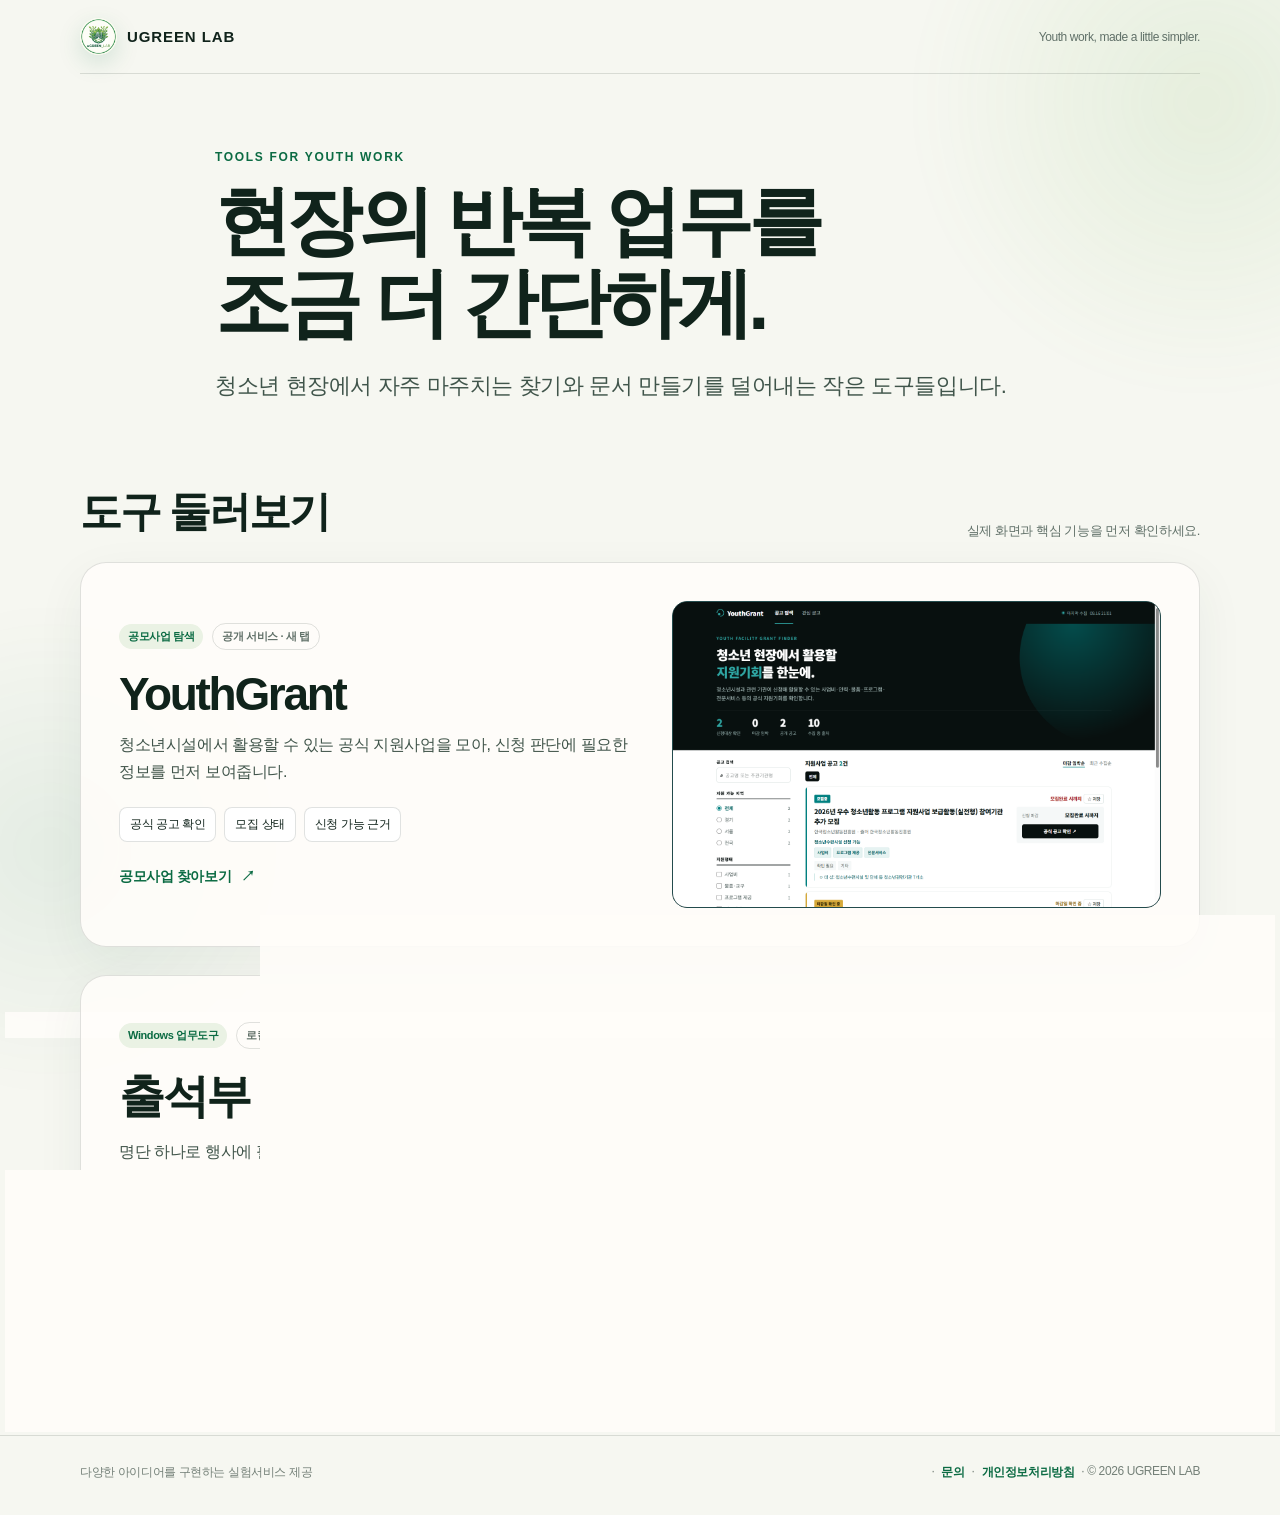
==== commit 25da1ba6: "Finalize product showcase with real previews and restored branding" ====
--- a/index.html
+++ b/index.html
@@ -1,21 +1,51 @@
 <!doctype html>
 <html lang="ko">
 <head>
-<meta charset="utf-8"><meta name="viewport" content="width=device-width,initial-scale=1"><meta name="theme-color" content="#0b6b43">
-<meta name="description" content="UGREEN LAB — 청소년 현장의 반복 업무를 더 간단하게 만드는 작은 도구들.">
-<title>UGREEN LAB | 청소년 현장을 위한 작은 도구들</title>
-<style>
-:root{--bg:#f6f7f1;--ink:#10231b;--muted:#607068;--line:rgba(16,35,27,.13);--green:#0b6b43;--soft:#eaf2e4;--card:#fffdfa;--shadow:0 22px 65px rgba(17,62,43,.09)}*{box-sizing:border-box}html{scroll-behavior:smooth}body{margin:0;color:var(--ink);background:var(--bg);font-family:Pretendard,"Noto Sans KR","Apple SD Gothic Neo","Malgun Gothic",sans-serif;letter-spacing:-.025em;overflow-x:hidden}body:before,body:after{content:"";position:fixed;z-index:-2;border-radius:50%;pointer-events:none;filter:blur(18px);opacity:.5}body:before{width:46vw;height:46vw;min-width:440px;min-height:440px;right:-17vw;top:-15vw;background:radial-gradient(circle,rgba(110,182,73,.24),transparent 70%);animation:float 14s ease-in-out infinite alternate}body:after{width:38vw;height:38vw;min-width:360px;min-height:360px;left:-15vw;bottom:-15vw;background:radial-gradient(circle,rgba(11,107,67,.15),transparent 72%);animation:float 16s ease-in-out infinite alternate-reverse}a{color:inherit}.wrap{width:min(1120px,calc(100% - 40px));margin-inline:auto}.topbar{height:74px;display:flex;align-items:center;justify-content:space-between;border-bottom:1px solid var(--line);opacity:0;animation:reveal .6s .05s forwards}.brand{display:flex;align-items:center;gap:10px;text-decoration:none;font-size:15px;font-weight:850;letter-spacing:.06em}.brand-mark{width:37px;height:37px;border-radius:50%;display:grid;place-items:center;background:var(--green);box-shadow:0 8px 24px #0b6b4326;animation:breathe 4.8s ease-in-out infinite}.top-note{font-size:12px;color:var(--muted)}.hero{padding:76px 0 62px;max-width:850px;opacity:0;transform:translateY(20px);animation:reveal .75s .15s forwards}.eyebrow{margin:0 0 16px;color:var(--green);font-size:12px;font-weight:850;letter-spacing:.14em}.hero h1{font-size:clamp(42px,6.2vw,76px);line-height:1.08;letter-spacing:-.06em;margin:0 0 24px}.hero p:last-child{font-size:clamp(17px,2vw,22px);line-height:1.65;margin:0;color:#40554b;word-break:keep-all}.products{padding:18px 0 94px}.section-head{display:flex;align-items:end;justify-content:space-between;margin-bottom:22px}.section-head h2{font-size:clamp(28px,4vw,42px);margin:0;letter-spacing:-.05em}.section-head p{font-size:13px;color:var(--muted);margin:0}.product-list{display:grid;gap:28px}.product-card{--x:50%;--y:50%;position:relative;display:grid;grid-template-columns:minmax(0,1fr) minmax(390px,.95fr);gap:38px;align-items:center;padding:38px;border:1px solid var(--line);border-radius:26px;background:rgba(255,253,250,.88);box-shadow:0 16px 50px rgba(18,61,43,.06);text-decoration:none;overflow:hidden;opacity:0;transform:translateY(22px);transition:transform .25s,border-color .25s,box-shadow .25s}.product-card.visible{animation:cardIn .65s forwards}.product-card:before{content:"";position:absolute;inset:0;pointer-events:none;background:radial-gradient(330px circle at var(--x) var(--y),rgba(102,173,73,.12),transparent 65%);opacity:0;transition:opacity .25s}.product-card:hover{transform:translateY(-3px);border-color:#79a88c;box-shadow:var(--shadow)}.product-card:hover:before{opacity:1}.product-card:focus-visible{outline:3px solid #bd7822;outline-offset:4px}.product-meta{display:flex;align-items:center;gap:9px;margin-bottom:17px}.type,.status{padding:5px 9px;border-radius:999px;font-size:11px;font-weight:750}.type{background:var(--soft);color:var(--green)}.status{border:1px solid var(--line);color:var(--muted)}.product-card h3{font-size:clamp(30px,4vw,46px);letter-spacing:-.05em;margin:0 0 10px}.value{font-size:16px;line-height:1.7;color:#41554b;margin:0}.features{display:flex;flex-wrap:wrap;gap:8px;margin:22px 0 25px;padding:0;list-style:none}.features li{font-size:12px;border:1px solid var(--line);border-radius:8px;padding:8px 10px;background:#fff}.cta{display:inline-flex;align-items:center;gap:10px;font-size:14px;font-weight:850;color:var(--green)}.cta span{transition:transform .2s}.product-card:hover .cta span{transform:translateX(3px)}.preview{position:relative;z-index:1;border:1px solid #cbd8c9;border-radius:15px;background:#eef2e8;padding:10px;min-width:0}.window-bar{height:28px;display:flex;align-items:center;gap:5px;padding:0 5px}.window-bar i{width:7px;height:7px;border-radius:50%;background:#aac2aa}.preview img{width:100%;height:260px;object-fit:cover;object-position:top;border-radius:8px;border:1px solid #d2dacf}.attendance-flow{background:#fdfdfa;border-radius:8px;padding:14px}.flow-image{height:166px;overflow:hidden;border:1px solid #dce4d6;border-radius:6px}.flow-image img{height:100%;object-fit:cover;object-position:top}.flow-results{display:grid;grid-template-columns:repeat(3,1fr);gap:7px;margin-top:10px}.flow-results span{min-height:54px;display:flex;flex-direction:column;justify-content:center;padding:7px;background:#edf3e7;border:1px solid #d5e1ce;border-radius:6px;font-size:10px;color:#52665a}.flow-results b{font-size:11px;color:var(--ink)}.grant-preview{background:#102f31;color:#eaf7ef;border-color:#234b4d;padding:0}.grant-screen{height:260px;padding:18px;background:linear-gradient(145deg,#102f31,#0b2426)}.grant-head{display:flex;justify-content:space-between;align-items:center;color:#62d4b4;font-weight:800;font-size:13px}.grant-search{margin:19px 0 15px;border:1px solid #376467;border-radius:9px;padding:11px;color:#a9c6c0;font-size:11px}.grant-card{padding:16px;background:#163b3d;border:1px solid #31595b;border-radius:10px}.grant-card small{color:#6ed8b8}.grant-card strong{display:block;margin:9px 0;font-size:15px}.grant-tags{display:flex;gap:6px}.grant-tags span{font-size:9px;border-radius:999px;padding:5px 7px;background:#245052;color:#b9ddd5}.preview-note{font-size:10px;color:#a9c6c0;margin:13px 2px 0}.sr-only{position:absolute;width:1px;height:1px;padding:0;margin:-1px;overflow:hidden;clip:rect(0,0,0,0);white-space:nowrap;border:0}.site-footer{border-top:1px solid var(--line);padding:28px 0 34px;color:#748078;font-size:12px}.footer-inner{display:flex;align-items:center;justify-content:space-between;gap:24px}.footer-copy{display:flex;gap:7px;flex-wrap:wrap}.footer-copy a{color:var(--green);font-weight:700;text-decoration:none}@keyframes reveal{to{opacity:1;transform:none}}@keyframes cardIn{to{opacity:1;transform:none}}@keyframes breathe{50%{transform:scale(1.045)}}@keyframes float{to{transform:translate(-4vw,4vh) scale(1.05)}}
-@media(max-width:800px){.top-note{display:none}.hero{padding:54px 0 46px}.products{padding-bottom:62px}.section-head{display:block}.section-head p{margin-top:8px}.product-card{grid-template-columns:1fr;padding:24px;gap:25px}.preview{grid-row:1}.product-card h3{font-size:33px}.preview img,.grant-screen{height:220px}.footer-inner{align-items:flex-start;flex-direction:column;gap:8px}}
-@media(max-width:420px){.wrap{width:calc(100% - 28px)}.topbar{height:66px}.hero h1{font-size:39px}.hero p:last-child{font-size:15px}.product-card{padding:16px;border-radius:20px}.preview{padding:7px}.grant-screen{height:205px;padding:14px}.flow-image{height:132px}.flow-results span{font-size:9px;padding:5px}.features{margin-block:16px}.features li{font-size:11px}}
-@media(prefers-reduced-motion:reduce){html{scroll-behavior:auto}*,*:before,*:after{animation:none!important;transition:none!important}.topbar,.hero,.product-card{opacity:1;transform:none}}
-</style></head>
-<body><header class="topbar wrap"><a class="brand" href="#top" aria-label="UGREEN LAB 홈"><span class="brand-mark" aria-hidden="true"><svg width="22" height="22" viewBox="0 0 24 24"><path d="M12 2C8 6 6 10 6 14c0 4.4 2.7 8 6 8s6-3.6 6-8c0-4-2-8-6-12Z" fill="#eff4e9"/><path d="M12 6v14" stroke="#a7cc8a" stroke-width="1.4"/></svg></span>UGREEN LAB</a><span class="top-note">Youth work, made a little simpler.</span></header>
-<main id="top"><section class="hero wrap"><p class="eyebrow">TOOLS FOR YOUTH WORK</p><h1>현장의 반복 업무를<br>조금 더 간단하게.</h1><p>청소년 현장에서 자주 마주치는 찾기와 문서 만들기를 덜어내는 작은 도구들입니다.</p></section>
-<section class="products wrap" aria-labelledby="products-title"><div class="section-head"><h2 id="products-title">도구 둘러보기</h2><p>실제 화면과 핵심 기능을 먼저 확인하세요.</p></div><div class="product-list">
-<a class="product-card" href="https://youthgrant.seoeum1711.workers.dev/" target="_blank" rel="noopener noreferrer" aria-label="공모사업 찾아줘, 새 탭에서 열기"><div class="product-copy"><div class="product-meta"><span class="type">WEB SERVICE</span><span class="status">운영 중</span></div><h3>공모사업 찾아줘</h3><p class="value">청소년 공모·지원사업을 한곳에서 살펴보고, 필요한 기회를 빠르게 찾습니다.</p><ul class="features"><li>공모사업 모아보기</li><li>지원 대상 확인</li><li>모집 상태 확인</li></ul><span class="cta">서비스 열기 <span aria-hidden="true">↗</span><span class="sr-only"></span></span></div><div class="preview grant-preview" aria-hidden="true"><div class="grant-screen"><div class="grant-head"><span>YouthGrant</span><span>공모사업 찾아줘</span></div><div class="grant-search">청소년 공모·지원사업 검색</div><div class="grant-card"><small>모집 상태와 지원 대상을 확인하세요</small><strong>청소년을 위한 공모사업</strong><div class="grant-tags"><span>지원 대상</span><span>모집 상태</span><span>상세 보기</span></div></div><p class="preview-note">공개 서비스의 화면 구성을 간결하게 소개합니다.</p></div></div></a>
-<a class="product-card" href="/attendance-helper/"><div class="product-copy"><div class="product-meta"><span class="type">WINDOWS APP</span><span class="status">v1.3.2</span></div><h3>출석부 도와줘</h3><p class="value">명단 하나로 출석부·식비명단·명찰을 필요한 파일 형식으로 만듭니다.</p><ul class="features"><li>출석부 XLSX</li><li>식비명단 XLSX</li><li>명찰 PDF</li></ul><span class="cta">제품 자세히 보기 <span aria-hidden="true">→</span></span></div><div class="preview" aria-hidden="true"><div class="window-bar"><i></i><i></i><i></i></div><div class="attendance-flow"><div class="flow-image"><img src="/attendance-helper/assets/02-column-review.webp" width="1440" height="1640" loading="lazy" alt=""></div><div class="flow-results"><span>명단<b>한 번 불러오기</b></span><span>출석·식비<b>XLSX 2개</b></span><span>명찰<b>PDF 1개</b></span></div></div></div></a>
-</div></section></main>
-<footer class="site-footer"><div class="footer-inner wrap"><div class="footer-copy"><span>다양한 아이디어를 구현하는 실험서비스 제공</span><span>·</span><span>문의</span><a href="mailto:youthgreen94@gmail.com">youthgreen94@gmail.com</a><span>·</span><a href="/privacy/">개인정보처리방침</a></div><span>© 2026 UGREEN LAB</span></div></footer>
-<script>const cards=[...document.querySelectorAll('.product-card')];const observer=new IntersectionObserver(entries=>entries.forEach(entry=>{if(entry.isIntersecting){entry.target.classList.add('visible');observer.unobserve(entry.target)}}),{threshold:.12});cards.forEach(card=>{observer.observe(card);card.addEventListener('pointermove',event=>{const rect=card.getBoundingClientRect();card.style.setProperty('--x',`${event.clientX-rect.left}px`);card.style.setProperty('--y',`${event.clientY-rect.top}px`)})});</script>
-</body></html>
+  <meta charset="utf-8">
+  <meta name="viewport" content="width=device-width,initial-scale=1">
+  <meta name="theme-color" content="#0b6b43">
+  <meta name="description" content="UGREEN LAB - 청소년 현장의 반복 업무를 더 간단하게 만드는 작은 도구들.">
+  <title>UGREEN LAB | 청소년 현장을 위한 작은 도구들</title>
+  <link rel="stylesheet" href="./home.css">
+</head>
+<body>
+  <header class="topbar wrap">
+    <a class="brand" href="#top" aria-label="UGREEN LAB 홈"><img src="./attendance-helper/assets/ugreen-lab-logo.webp" width="37" height="37" alt="">UGREEN LAB</a>
+    <span class="top-note">Youth work, made a little simpler.</span>
+  </header>
+  <main id="top">
+    <section class="hero wrap" aria-labelledby="hero-title">
+      <p class="eyebrow">TOOLS FOR YOUTH WORK</p>
+      <h1 id="hero-title">현장의 반복 업무를<br>조금 더 간단하게.</h1>
+      <p>청소년 현장에서 자주 마주치는 찾기와 문서 만들기를 덜어내는 작은 도구들입니다.</p>
+    </section>
+    <section class="products wrap" aria-labelledby="products-title">
+      <div class="section-head"><h2 id="products-title">도구 둘러보기</h2><p>실제 화면과 핵심 기능을 먼저 확인하세요.</p></div>
+      <div class="product-list">
+        <a class="product-card" href="https://youthgrant.seoeum1711.workers.dev/" target="_blank" rel="noopener noreferrer" aria-label="YouthGrant 공모사업 찾아줘 새 탭에서 열기">
+          <div>
+            <div class="product-meta"><span class="type">공모사업 탐색</span><span class="status">공개 서비스 · 새 탭</span></div>
+            <h3>YouthGrant</h3>
+            <p class="value">청소년시설에서 활용할 수 있는 공식 지원사업을 모아, 신청 판단에 필요한 정보를 먼저 보여줍니다.</p>
+            <ul class="features"><li>공식 공고 확인</li><li>모집 상태</li><li>신청 가능 근거</li></ul>
+            <span class="cta">공모사업 찾아보기 <span aria-hidden="true">↗</span><span class="sr-only">새 탭에서 열림</span></span>
+          </div>
+          <div class="preview grant-preview"><img src="./attendance-helper/assets/youthgrant-public-ui.png" width="1365" height="853" loading="lazy" alt="YouthGrant 공개 공고 목록의 실제 화면"></div>
+        </a>
+        <a class="product-card" href="./attendance-helper/" aria-label="출석부 도와줘 자세히 보기">
+          <div>
+            <div class="product-meta"><span class="type">Windows 업무도구</span><span class="status">로컬 처리</span></div>
+            <h3>출석부 도와줘</h3>
+            <p class="value">명단 하나로 행사에 필요한 출석부, 식비명단, 명찰 파일을 한 번에 준비합니다.</p>
+            <ul class="features"><li>출석부 XLSX</li><li>식비명단 XLSX</li><li>명찰 PDF</li></ul>
+            <span class="cta">실제 앱 흐름 보기 <span aria-hidden="true">→</span></span>
+          </div>
+          <div class="preview attendance-flow"><div class="window-bar" aria-hidden="true"><i></i><i></i><i></i></div><div class="flow-image"><img src="./attendance-helper/assets/02-column-review.webp" width="1440" height="1640" loading="lazy" alt=""></div><div class="flow-results" aria-label="명단 하나에서 세 가지 결과물"><span><b>출석부</b>XLSX</span><span><b>식비명단</b>XLSX</span><span><b>명찰</b>PDF</span></div></div>
+        </a>
+      </div>
+    </section>
+  </main>
+  <footer class="site-footer"><div class="wrap footer-inner"><span>다양한 아이디어를 구현하는 실험서비스 제공</span><span class="footer-copy">· <a href="mailto:youthgreen94@gmail.com">문의</a> · <a href="./privacy/">개인정보처리방침</a> · © 2026 UGREEN LAB</span></div></footer>
+  <script>document.documentElement.classList.add('js');const cards=[...document.querySelectorAll('.product-card')];if('IntersectionObserver'in window){const observer=new IntersectionObserver(entries=>entries.forEach(entry=>{if(entry.isIntersecting){entry.target.classList.add('visible');observer.unobserve(entry.target)}}),{threshold:.18});cards.forEach(card=>observer.observe(card))}else cards.forEach(card=>card.classList.add('visible'));cards.forEach(card=>card.addEventListener('pointermove',event=>{const rect=card.getBoundingClientRect();card.style.setProperty('--x',event.clientX-rect.left+'px');card.style.setProperty('--y',event.clientY-rect.top+'px')}));</script>
+</body>
+</html>
--- a/home.css
+++ b/home.css
@@ -0,0 +1,471 @@
+:root {
+  --bg:#f6f7f1;
+  --ink:#10231b;
+  --muted:#607068;
+  --line:rgba(16,35,27,.13);
+  --green:#0b6b43;
+  --soft:#eaf2e4;
+  --card:#fffdfa;
+  --shadow:0 22px 65px rgba(17,62,43,.09)
+}
+* {
+  box-sizing:border-box
+}
+html {
+  scroll-behavior:smooth
+}
+body {
+  margin:0;
+  color:var(--ink);
+  background:var(--bg);
+  font-family:Pretendard,"Noto Sans KR","Apple SD Gothic Neo","Malgun Gothic",sans-serif;
+  letter-spacing:-.025em;
+  overflow-x:hidden
+}
+body:before,body:after {
+  content:"";
+  position:fixed;
+  z-index:-2;
+  border-radius:50%;
+  pointer-events:none;
+  filter:blur(18px);
+  opacity:.5
+}
+body:before {
+  width:46vw;
+  height:46vw;
+  min-width:440px;
+  min-height:440px;
+  right:-17vw;
+  top:-15vw;
+  background:radial-gradient(circle,rgba(110,182,73,.24),transparent 70%);
+  animation:none
+}
+body:after {
+  width:38vw;
+  height:38vw;
+  min-width:360px;
+  min-height:360px;
+  left:-15vw;
+  bottom:-15vw;
+  background:radial-gradient(circle,rgba(11,107,67,.15),transparent 72%);
+  animation:none
+}
+a {
+  color:inherit
+}
+.wrap {
+  width:min(1120px,calc(100% - 40px));
+  margin-inline:auto
+}
+.topbar {
+  height:74px;
+  display:flex;
+  align-items:center;
+  justify-content:space-between;
+  border-bottom:1px solid var(--line);
+  opacity:0;
+  animation:reveal .6s .05s forwards
+}
+.brand {
+  display:flex;
+  align-items:center;
+  gap:10px;
+  text-decoration:none;
+  font-size:15px;
+  font-weight:850;
+  letter-spacing:.06em
+}
+.brand img {
+  width:37px;
+  height:37px;
+  border-radius:50%;
+  object-fit:cover;
+  box-shadow:0 8px 24px #0b6b4326;
+  animation:none
+}
+.top-note {
+  font-size:12px;
+  color:var(--muted)
+}
+.hero {
+  padding:76px 0 62px;
+  max-width:850px;
+  opacity:0;
+  transform:translateY(20px);
+  animation:reveal .75s .15s forwards
+}
+.eyebrow {
+  margin:0 0 16px;
+  color:var(--green);
+  font-size:12px;
+  font-weight:850;
+  letter-spacing:.14em
+}
+.hero h1 {
+  font-size:clamp(42px,6.2vw,76px);
+  line-height:1.08;
+  letter-spacing:-.06em;
+  margin:0 0 24px
+}
+.hero p:last-child {
+  font-size:clamp(17px,2vw,22px);
+  line-height:1.65;
+  margin:0;
+  color:#40554b;
+  word-break:keep-all
+}
+.products {
+  padding:18px 0 94px
+}
+.section-head {
+  display:flex;
+  align-items:end;
+  justify-content:space-between;
+  margin-bottom:22px
+}
+.section-head h2 {
+  font-size:clamp(28px,4vw,42px);
+  margin:0;
+  letter-spacing:-.05em
+}
+.section-head p {
+  font-size:13px;
+  color:var(--muted);
+  margin:0
+}
+.product-list {
+  display:grid;
+  gap:28px
+}
+.product-card {
+  --x:50%;
+  --y:50%;
+  position:relative;
+  display:grid;
+  grid-template-columns:minmax(0,1fr) minmax(390px,.95fr);
+  gap:38px;
+  align-items:center;
+  padding:38px;
+  border:1px solid var(--line);
+  border-radius:26px;
+  background:rgba(255,253,250,.88);
+  box-shadow:0 16px 50px rgba(18,61,43,.06);
+  text-decoration:none;
+  overflow:hidden;
+  opacity:1;
+  transition:transform .25s,border-color .25s,box-shadow .25s
+}
+.js .product-card {
+  opacity:0
+}
+.js .product-card.visible {
+  animation:cardIn .65s forwards
+}
+.product-card:before {
+  content:"";
+  position:absolute;
+  inset:0;
+  pointer-events:none;
+  background:radial-gradient(330px circle at var(--x) var(--y),rgba(102,173,73,.12),transparent 65%);
+  opacity:0;
+  transition:opacity .25s
+}
+.product-card:hover {
+  transform:translateY(-3px);
+  border-color:#79a88c;
+  box-shadow:var(--shadow)
+}
+.product-card:hover:before {
+  opacity:1
+}
+.product-card:focus-visible {
+  outline:3px solid #bd7822;
+  outline-offset:4px
+}
+.product-meta {
+  display:flex;
+  align-items:center;
+  gap:9px;
+  margin-bottom:17px
+}
+.type,.status {
+  padding:5px 9px;
+  border-radius:999px;
+  font-size:11px;
+  font-weight:750
+}
+.type {
+  background:var(--soft);
+  color:var(--green)
+}
+.status {
+  border:1px solid var(--line);
+  color:var(--muted)
+}
+.product-card h3 {
+  font-size:clamp(30px,4vw,46px);
+  letter-spacing:-.05em;
+  margin:0 0 10px
+}
+.value {
+  font-size:16px;
+  line-height:1.7;
+  color:#41554b;
+  margin:0
+}
+.features {
+  display:flex;
+  flex-wrap:wrap;
+  gap:8px;
+  margin:22px 0 25px;
+  padding:0;
+  list-style:none
+}
+.features li {
+  font-size:12px;
+  border:1px solid var(--line);
+  border-radius:8px;
+  padding:8px 10px;
+  background:#fff
+}
+.cta {
+  display:inline-flex;
+  align-items:center;
+  gap:10px;
+  font-size:14px;
+  font-weight:850;
+  color:var(--green)
+}
+.cta span {
+  transition:transform .2s
+}
+.product-card:hover .cta span {
+  transform:translateX(3px)
+}
+.preview {
+  position:relative;
+  z-index:1;
+  border:1px solid #cbd8c9;
+  border-radius:15px;
+  background:#eef2e8;
+  padding:10px;
+  min-width:0
+}
+.window-bar {
+  height:28px;
+  display:flex;
+  align-items:center;
+  gap:5px;
+  padding:0 5px
+}
+.window-bar i {
+  width:7px;
+  height:7px;
+  border-radius:50%;
+  background:#aac2aa
+}
+.preview img {
+  width:100%;
+  height:260px;
+  object-fit:cover;
+  object-position:top;
+  border-radius:8px;
+  border:1px solid #d2dacf
+}
+.attendance-flow {
+  background:#fdfdfa;
+  border-radius:8px;
+  padding:14px
+}
+.flow-image {
+  height:166px;
+  overflow:hidden;
+  border:1px solid #dce4d6;
+  border-radius:6px
+}
+.flow-image img {
+  height:100%;
+  object-fit:cover;
+  object-position:top
+}
+.flow-results {
+  display:grid;
+  grid-template-columns:repeat(3,1fr);
+  gap:7px;
+  margin-top:10px
+}
+.flow-results span {
+  min-height:54px;
+  display:flex;
+  flex-direction:column;
+  justify-content:center;
+  padding:7px;
+  background:#edf3e7;
+  border:1px solid #d5e1ce;
+  border-radius:6px;
+  font-size:10px;
+  color:#52665a
+}
+.flow-results b {
+  font-size:11px;
+  color:var(--ink)
+}
+.grant-preview {
+  padding:0;
+  background:#071512;
+  border-color:#234b4d
+}
+.grant-preview img {
+  display:block;
+  width:100%;
+  height:auto;
+  aspect-ratio:850/531;
+  object-fit:cover;
+  object-position:top;
+  border:0;
+  border-radius:14px
+}
+.sr-only {
+  position:absolute;
+  width:1px;
+  height:1px;
+  padding:0;
+  margin:-1px;
+  overflow:hidden;
+  clip:rect(0,0,0,0);
+  white-space:nowrap;
+  border:0
+}
+.site-footer {
+  border-top:1px solid var(--line);
+  padding:28px 0 34px;
+  color:#748078;
+  font-size:12px
+}
+.footer-inner {
+  display:flex;
+  align-items:center;
+  justify-content:space-between;
+  gap:24px
+}
+.footer-copy {
+  display:flex;
+  gap:7px;
+  flex-wrap:wrap
+}
+.footer-copy a {
+  color:var(--green);
+  font-weight:700;
+  text-decoration:none
+}
+@keyframes reveal {
+  to {
+    opacity:1;
+    transform:none
+  }
+}
+@keyframes cardIn {
+  to {
+    opacity:1
+  }
+}
+@keyframes breathe {
+  50% {
+    transform:scale(1.045)
+  }
+}
+@keyframes float {
+  to {
+    transform:translate(-4vw,4vh) scale(1.05)
+  }
+}
+@media(max-width:800px) {
+  .top-note {
+    display:none
+  }
+  .hero {
+    padding:54px 0 46px
+  }
+  .products {
+    padding-bottom:62px
+  }
+  .section-head {
+    display:block
+  }
+  .section-head p {
+    margin-top:8px
+  }
+  .product-card {
+    grid-template-columns:1fr;
+    padding:24px;
+    gap:25px
+  }
+  .preview {
+    grid-row:1
+  }
+  .product-card h3 {
+    font-size:33px
+  }
+  .preview img {
+    height:220px
+  }
+  .grant-preview img {
+    height:auto
+  }
+  .footer-inner {
+    align-items:flex-start;
+    flex-direction:column;
+    gap:8px
+  }
+}
+@media(max-width:420px) {
+  .wrap {
+    width:calc(100% - 28px)
+  }
+  .topbar {
+    height:66px
+  }
+  .hero h1 {
+    font-size:39px
+  }
+  .hero p:last-child {
+    font-size:15px
+  }
+  .product-card {
+    padding:16px;
+    border-radius:20px
+  }
+  .preview {
+    padding:7px
+  }
+  .grant-preview img {
+    height:auto
+  }
+  .flow-image {
+    height:132px
+  }
+  .flow-results span {
+    font-size:9px;
+    padding:5px
+  }
+  .features {
+    margin-block:16px
+  }
+  .features li {
+    font-size:11px
+  }
+}
+@media(prefers-reduced-motion:reduce) {
+  html {
+    scroll-behavior:auto
+  }
+  *,*:before,*:after {
+    animation:none!important;
+    transition:none!important
+  }
+  .topbar,.hero,.product-card {
+    opacity:1;
+    transform:none
+  }
+}
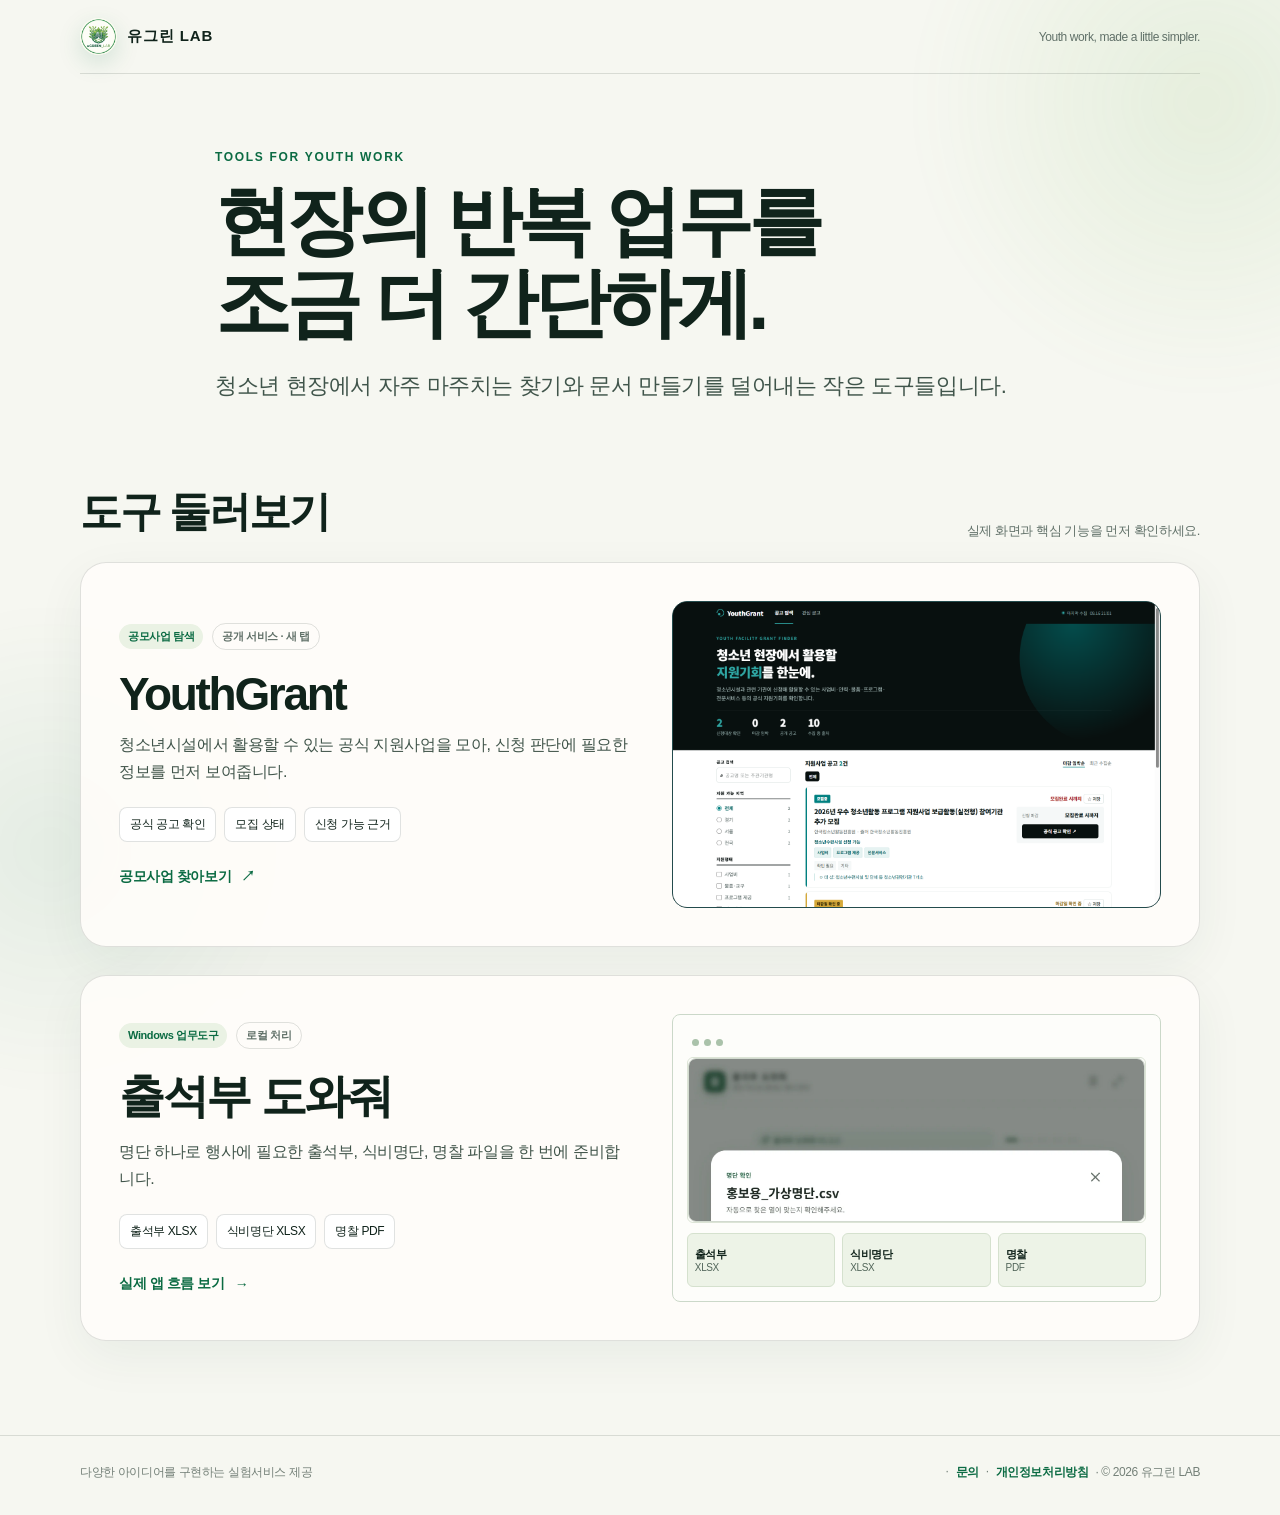
==== commit 6fc6e81d: "Rename brand to 유그린 LAB on homepage" ====
--- a/index.html
+++ b/index.html
@@ -4,13 +4,13 @@
   <meta charset="utf-8">
   <meta name="viewport" content="width=device-width,initial-scale=1">
   <meta name="theme-color" content="#0b6b43">
-  <meta name="description" content="UGREEN LAB - 청소년 현장의 반복 업무를 더 간단하게 만드는 작은 도구들.">
-  <title>UGREEN LAB | 청소년 현장을 위한 작은 도구들</title>
+  <meta name="description" content="유그린 LAB - 청소년 현장의 반복 업무를 더 간단하게 만드는 작은 도구들.">
+  <title>유그린 LAB | 청소년 현장을 위한 작은 도구들</title>
   <link rel="stylesheet" href="./home.css">
 </head>
 <body>
   <header class="topbar wrap">
-    <a class="brand" href="#top" aria-label="UGREEN LAB 홈"><img src="./attendance-helper/assets/ugreen-lab-logo.webp" width="37" height="37" alt="">UGREEN LAB</a>
+    <a class="brand" href="#top" aria-label="유그린 LAB 홈"><img src="./attendance-helper/assets/ugreen-lab-logo.webp" width="37" height="37" alt="">유그린 LAB</a>
     <span class="top-note">Youth work, made a little simpler.</span>
   </header>
   <main id="top">
@@ -45,7 +45,7 @@
       </div>
     </section>
   </main>
-  <footer class="site-footer"><div class="wrap footer-inner"><span>다양한 아이디어를 구현하는 실험서비스 제공</span><span class="footer-copy">· <a href="mailto:youthgreen94@gmail.com">문의</a> · <a href="./privacy/">개인정보처리방침</a> · © 2026 UGREEN LAB</span></div></footer>
+  <footer class="site-footer"><div class="wrap footer-inner"><span>다양한 아이디어를 구현하는 실험서비스 제공</span><span class="footer-copy">· <a href="mailto:youthgreen94@gmail.com">문의</a> · <a href="./privacy/">개인정보처리방침</a> · © 2026 유그린 LAB</span></div></footer>
   <script>document.documentElement.classList.add('js');const cards=[...document.querySelectorAll('.product-card')];if('IntersectionObserver'in window){const observer=new IntersectionObserver(entries=>entries.forEach(entry=>{if(entry.isIntersecting){entry.target.classList.add('visible');observer.unobserve(entry.target)}}),{threshold:.18});cards.forEach(card=>observer.observe(card))}else cards.forEach(card=>card.classList.add('visible'));cards.forEach(card=>card.addEventListener('pointermove',event=>{const rect=card.getBoundingClientRect();card.style.setProperty('--x',event.clientX-rect.left+'px');card.style.setProperty('--y',event.clientY-rect.top+'px')}));</script>
 </body>
 </html>
